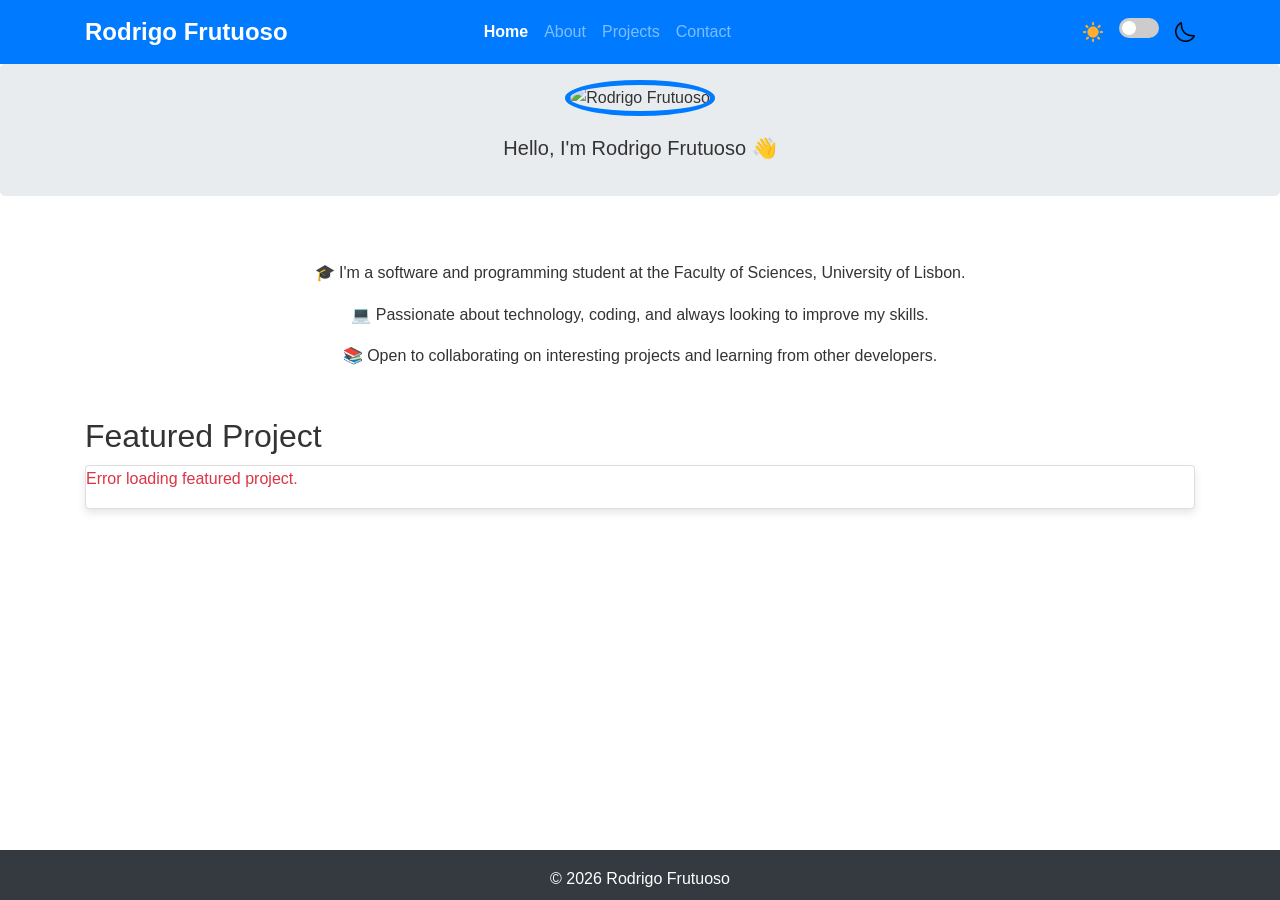
==== index.html @ 4c867d8d "update photo" ====
<!-- index.html -->
<!DOCTYPE html>
<html lang="en">
<head>
    <meta charset="UTF-8">
    <meta name="viewport" content="width=device-width, initial-scale=1.0">
    <title>Rodrigo Frutuoso | Computer Engineering Portfolio</title>
    <meta name="description" content="Personal website of Rodrigo Frutuoso, a Computer Engineering student, passionate about technology and software development.">
    <!-- Google Site Verification -->
    <meta name="google-site-verification" content="12aGC4S_Bt9l-giUDO4xMD3TPfxaQgRKftC0wfrTEys" />
    <!-- Bootstrap -->
    <link rel="stylesheet" href="https://cdn.jsdelivr.net/npm/bootstrap@4.5.3/dist/css/bootstrap.min.css">
    <link rel="icon" href="/homepage/images/favicon.png" type="image/png">
    <script src="https://code.jquery.com/jquery-3.5.1.slim.min.js"></script>
    <script src="https://cdn.jsdelivr.net/npm/bootstrap@4.5.3/dist/js/bootstrap.bundle.min.js"></script>
    <!-- Custom CSS -->
    <link href="styles/styles.css" rel="stylesheet">
</head>
<body>
    <div id="header-placeholder"></div>
    <header class="jumbotron text-center">
        <img src="https://avatars.githubusercontent.com/u/153727090?s=400&u=fe66cbd2481372d40595d09a1dda7fcb81f27973&v=4" 
             alt="Rodrigo Frutuoso" 
             class="rounded-circle mb-3" 
             style="width: 150px; height: 150px; object-fit: cover; border: 5px solid #007bff;">
        <p class="lead">Hello, I'm Rodrigo Frutuoso 👋</p>
    </header>
    <main class="container my-5">
        <section class="text-center mb-5">
            <p>🎓 I'm a software and programming student at the Faculty of Sciences, University of Lisbon.</p>
            <p>💻 Passionate about technology, coding, and always looking to improve my skills.</p>
            <p>📚 Open to collaborating on interesting projects and learning from other developers.</p>
        </section>
        <section>
            <h2>Featured Project</h2>
            <div id="featured-project" class="card">
                <!-- The latest repository will be loaded here -->
            </div>
        </section>
    </main>
    <div id="footer-placeholder"></div>
    <script src="scripts/javascript.js"></script>
</body>
</html>
---- styles/styles.css ----
/* styles.css */
html, body {
    height: 100%;
    margin: 0;
    display: flex;
    flex-direction: column;
}

body {
    font-family: 'Segoe UI', Tahoma, Geneva, Verdana, sans-serif;
    line-height: 1.6;
    color: #333;
}

main {
    flex: 1;
    margin: 0;
    padding: 0;
}

main > section {
    margin-bottom: 0.5rem;
}

footer {
    margin-top: auto;
    background-color: #343a40;
    color: white;
    text-align: center;
    padding: 0.5rem 0;
    height: 50px;
}

.jumbotron {
    background-color: #e9ecef;
    padding: 1rem 0.5rem;
    margin-bottom: 1rem;
    border-radius: 0.3rem;
}

.card {
    margin: 10px 0;
    box-shadow: 0 4px 8px rgba(0, 0, 0, 0.1);
    transition: transform 0.3s ease;
}

.card:hover {
    transform: translateY(-5px);
}

.navbar-brand {
    font-weight: bold;
    font-size: 1.5rem;
}

.navbar-nav {
    margin: 0 auto;
}

.navbar-nav .nav-item.active .nav-link {
    font-weight: bold;
    color: white !important;
}

#navbarNav {
    justify-content: flex-end;
}

#github-repos .card {
    box-shadow: 0 4px 8px rgba(0, 0, 0, 0.1);
    transition: transform 0.3s ease;
}

#github-repos .card:hover {
    transform: translateY(-5px);
}

a.btn {
    padding: 0.5rem 1rem;
    font-size: 1rem;
    border-radius: 80px;
    max-width: 800px;
    margin: 0 auto;
}

.contact-icon {
    border-radius: 50%;
    background-color: #f8f9fa;
    padding: 3px;
    box-shadow: 0 2px 4px rgba(0, 0, 0, 0.1);
    transition: transform 0.2s ease, box-shadow 0.2s ease;
    color: #007bff;
    font-size: 20px;
}

.contact-icon:hover {
    transform: scale(1.1);
    box-shadow: 0 4px 8px rgba(0, 0, 0, 0.2);
}

.contact-icon.dark {
    background-color: #333;
    color: #fff;
}

.switch {
    position: relative;
    display: inline-block;
    width: 40px;
    height: 20px;
}

.switch input {
    opacity: 0;
    width: 0;
    height: 0;
}

.slider {
    position: absolute;
    cursor: pointer;
    top: 0;
    left: 0;
    right: 0;
    bottom: 0;
    background-color: #ccc;
    transition: 0.4s;
    border-radius: 24px;
}

.slider:before {
    position: absolute;
    content: "";
    height: 14px;
    width: 14px;
    left: 3px;
    bottom: 3px;
    background-color: white;
    transition: 0.4s;
    border-radius: 50%;
}

input:checked + .slider {
    background-color: #2196F3;
}

input:checked + .slider:before {
    transform: translateX(20px);
}

.slider.round {
    border-radius: 24px;
}

.theme-toggle {
    margin-left: auto;
    display: flex;
    align-items: center;
    gap: 8px;
}

.theme-toggle img {
    display: block;
    height: 20px;
    width: auto;
    object-fit: contain;
}

body.dark-mode {
    background-color: #121212 !important;
    color: #f1f1f1 !important;
}

body.dark-mode .jumbotron {
    background-color: #23272b;
    color: #f1f1f1;
}

body.dark-mode .card,
.card.dark-mode {
    background-color: #23272b;
    color: #f1f1f1;
    border-color: #333;
}

body.dark-mode .navbar,
body.dark-mode .navbar-dark.bg-primary {
    background-color: #181a1b !important;
}

body.dark-mode .navbar-nav .nav-link {
    color: #f1f1f1 !important;
}

body.dark-mode .navbar-nav .nav-item.active .nav-link {
    color: #ffd700 !important;
}

body.dark-mode .theme-toggle img {
    filter: brightness(0.8) invert(0.8);
}

body.dark-mode .form-control,
body.dark-mode textarea,
body.dark-mode input {
    background-color: #23272b;
    color: #f1f1f1;
    border-color: #444;
}

body.dark-mode .form-control:focus,
body.dark-mode textarea:focus,
body.dark-mode input:focus {
    background-color: #23272b;
    color: #fff;
    border-color: #2196F3;
}

body.dark-mode a.btn,
body.dark-mode a.btn-primary,
body.dark-mode button.btn,
body.dark-mode button.btn-primary {
    background-color: #2196F3;
    color: #fff;
    border: none;
}

body.dark-mode a.btn:hover,
body.dark-mode a.btn-primary:hover,
body.dark-mode button.btn:hover,
body.dark-mode button.btn-primary:hover {
    background-color: #1769aa;
    color: #fff;
}

body.dark-mode footer,
footer.dark-mode,
body.dark-mode .bg-dark {
    background-color: #181a1b !important;
    color: #f1f1f1 !important;
}

body.dark-mode ul,
body.dark-mode li,
body.dark-mode p,
body.dark-mode h1,
body.dark-mode h2,
body.dark-mode h3,
body.dark-mode h4,
body.dark-mode h5,
body.dark-mode h6 {
    color: #f1f1f1;
}
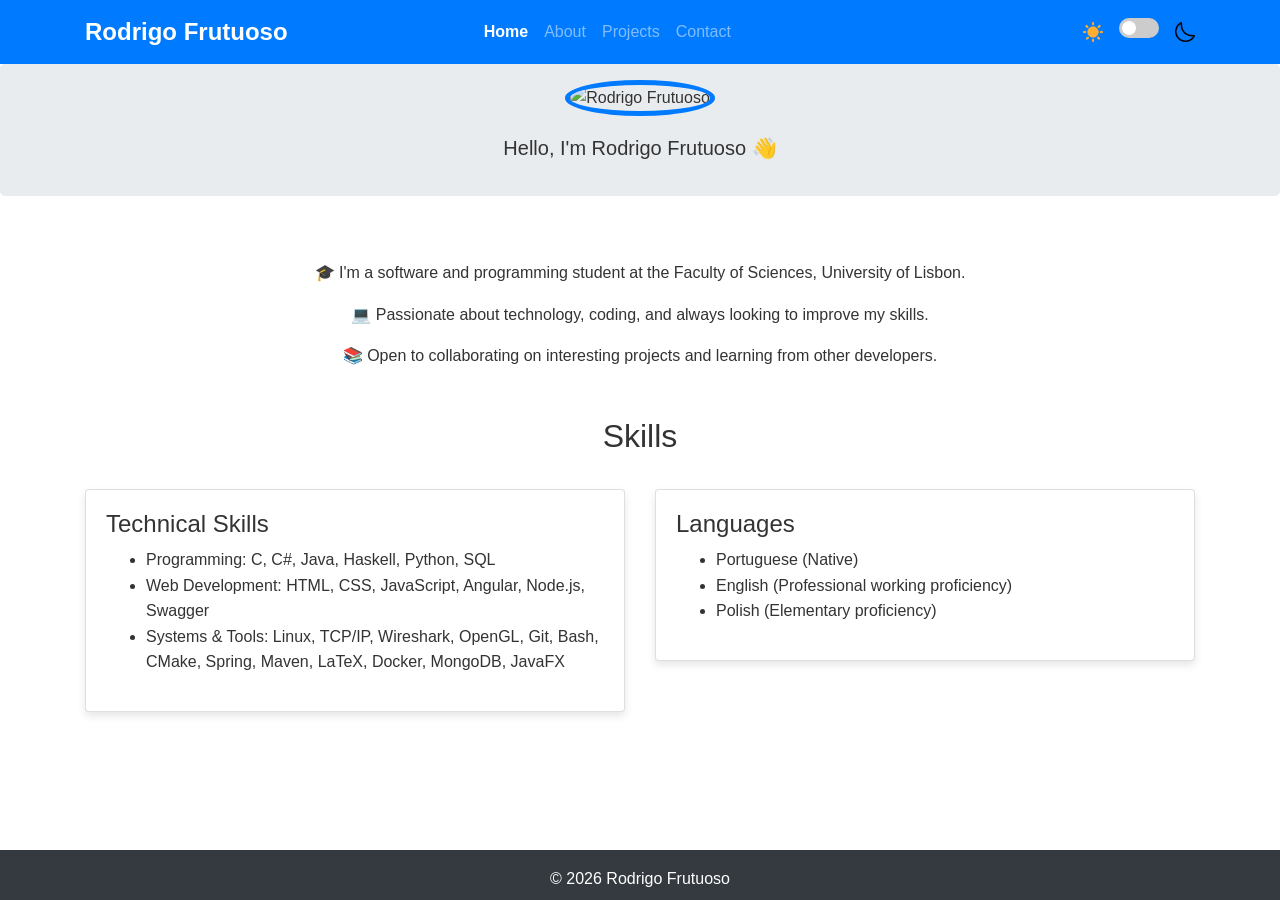
==== commit bfe5e19a: "done" ====
--- a/index.html
+++ b/index.html
@@ -31,12 +31,37 @@
             <p>💻 Passionate about technology, coding, and always looking to improve my skills.</p>
             <p>📚 Open to collaborating on interesting projects and learning from other developers.</p>
         </section>
-        <section>
-            <h2>Featured Project</h2>
-            <div id="featured-project" class="card">
-                <!-- The latest repository will be loaded here -->
+
+        <section class="mb-5">
+            <h2 class="text-center mb-4">Skills</h2>
+            <div class="row">
+                <div class="col-md-6">
+                    <div class="card mb-3">
+                        <div class="card-body">
+                            <h4>Technical Skills</h4>
+                            <ul>
+                                <li>Programming: C, C#, Java, Haskell, Python, SQL</li>
+                                <li>Web Development: HTML, CSS, JavaScript, Angular, Node.js, Swagger</li>
+                                <li>Systems &amp; Tools: Linux, TCP/IP, Wireshark, OpenGL, Git, Bash, CMake, Spring, Maven, LaTeX, Docker, MongoDB, JavaFX</li>
+                            </ul>
+                        </div>
+                    </div>
+                </div>
+                <div class="col-md-6">
+                    <div class="card">
+                        <div class="card-body">
+                            <h4>Languages</h4>
+                            <ul>
+                                <li>Portuguese (Native)</li>
+                                <li>English (Professional working proficiency)</li>
+                                <li>Polish (Elementary proficiency)</li>
+                            </ul>
+                        </div>
+                    </div>
+                </div>
             </div>
         </section>
+
     </main>
     <div id="footer-placeholder"></div>
     <script src="scripts/javascript.js"></script>
--- a/styles/styles.css
+++ b/styles/styles.css
@@ -46,6 +46,89 @@
 
 .card:hover {
     transform: translateY(-5px);
+}
+
+.timeline {
+    position: relative;
+    max-width: 900px;
+    margin: 0 auto;
+    padding-left: 2.4rem;
+}
+
+.timeline::before {
+    content: "";
+    position: absolute;
+    left: 0.75rem;
+    top: 0;
+    bottom: 0;
+    width: 3px;
+    border-radius: 2px;
+    background: linear-gradient(180deg, #007bff 0%, #9ec5ff 100%);
+}
+
+.timeline-item {
+    position: relative;
+    margin-bottom: 1.3rem;
+}
+
+.timeline-item:last-child {
+    margin-bottom: 0;
+}
+
+.timeline-item::before {
+    content: "";
+    position: absolute;
+    left: -1.78rem;
+    top: 1.2rem;
+    width: 14px;
+    height: 14px;
+    border-radius: 50%;
+    background-color: #007bff;
+    border: 2px solid #fff;
+    box-shadow: 0 0 0 2px #9ec5ff;
+}
+
+.timeline-date {
+    font-size: 0.82rem;
+    text-transform: uppercase;
+    letter-spacing: 0.05em;
+    font-weight: 700;
+    color: #5b6570;
+}
+
+.timeline-card {
+    margin: 0;
+}
+
+.timeline-type {
+    display: inline-block;
+    margin-bottom: 0.6rem;
+    padding: 0.15rem 0.6rem;
+    border-radius: 999px;
+    font-size: 0.72rem;
+    font-weight: 700;
+    letter-spacing: 0.04em;
+    text-transform: uppercase;
+    color: #0056b3;
+    background-color: #e7f1ff;
+}
+
+@media (max-width: 575.98px) {
+    .timeline {
+        padding-left: 2rem;
+    }
+
+    .timeline::before {
+        left: 0.58rem;
+    }
+
+    .timeline-item::before {
+        left: -1.55rem;
+    }
+
+    .timeline .card-body {
+        padding: 1rem;
+    }
 }
 
 .navbar-brand {
@@ -252,3 +335,22 @@
     color: #f1f1f1;
 }
 
+body.dark-mode .timeline::before {
+    background: linear-gradient(180deg, #4da3ff 0%, #2f5f99 100%);
+}
+
+body.dark-mode .timeline-item::before {
+    background-color: #4da3ff;
+    border-color: #23272b;
+    box-shadow: 0 0 0 2px #2f5f99;
+}
+
+body.dark-mode .timeline-date {
+    color: #aebdcb;
+}
+
+body.dark-mode .timeline-type {
+    background-color: #1a3656;
+    color: #9ed0ff;
+}
+
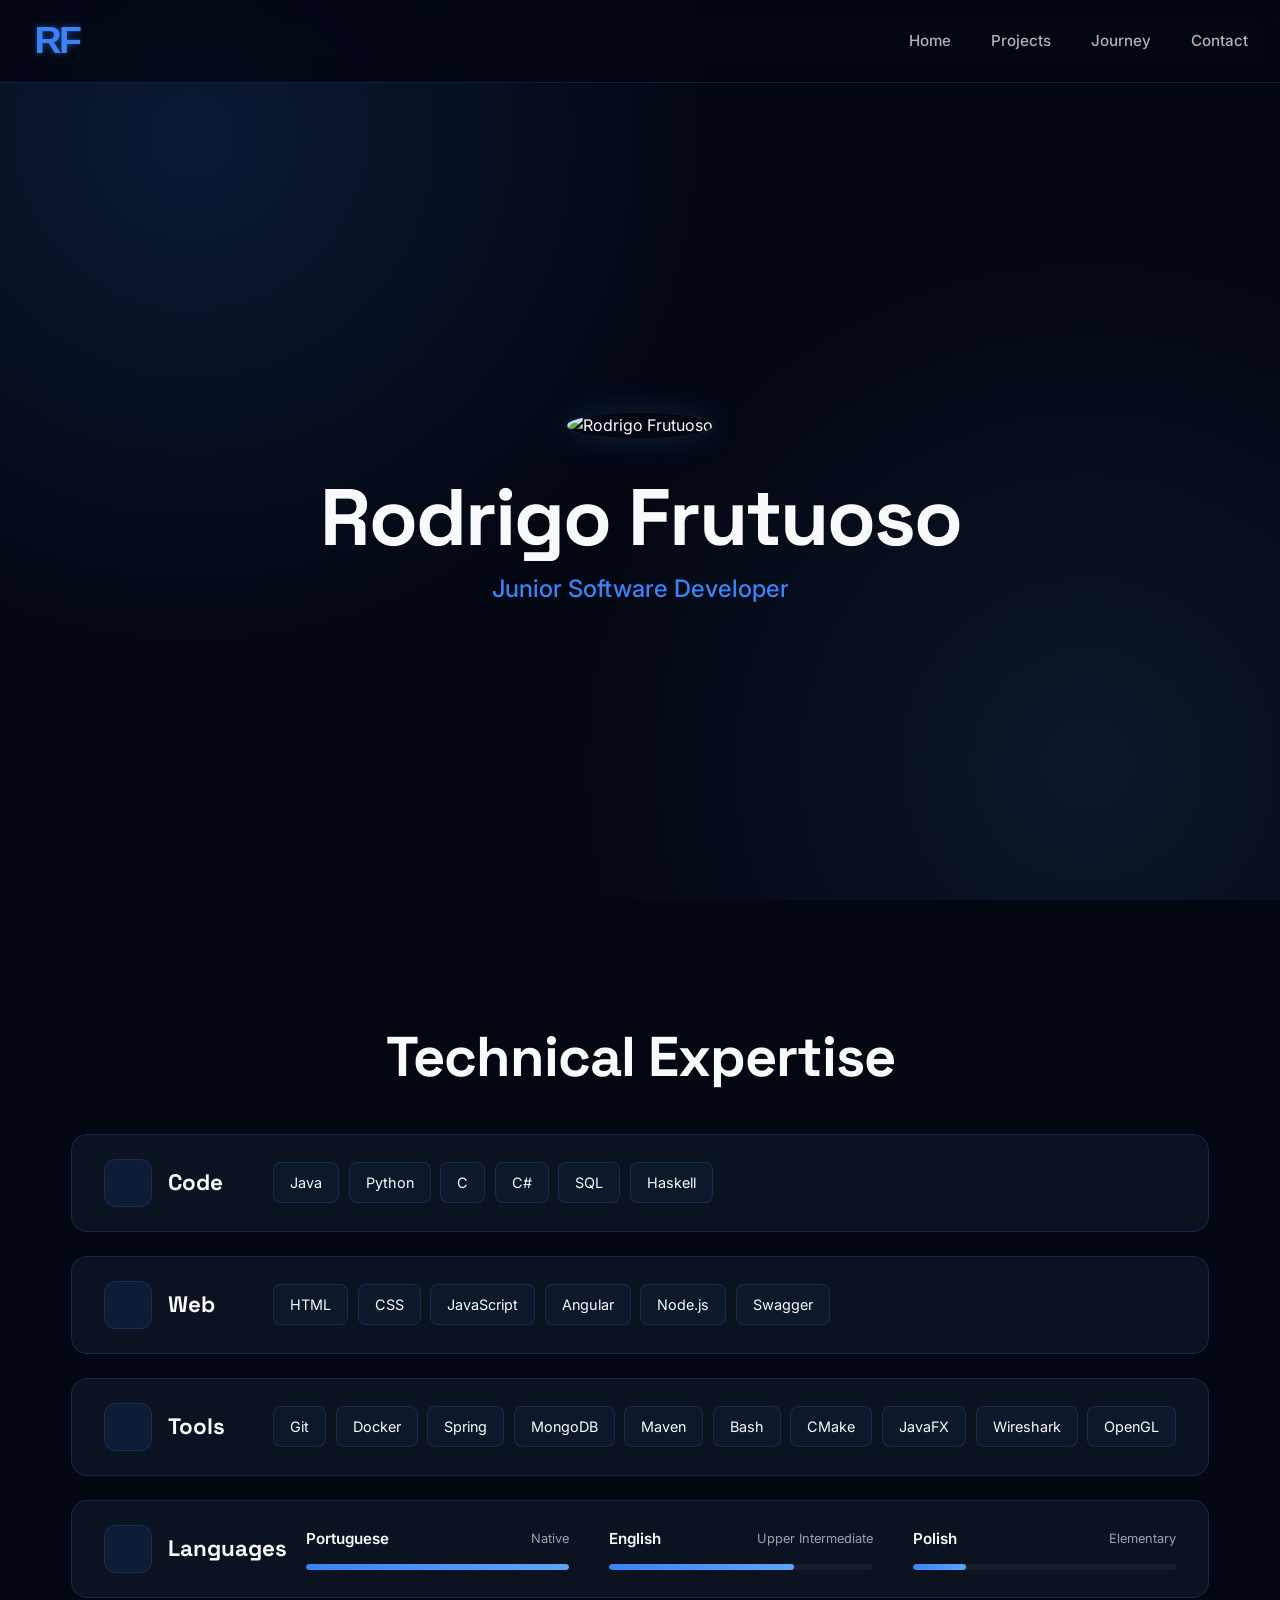
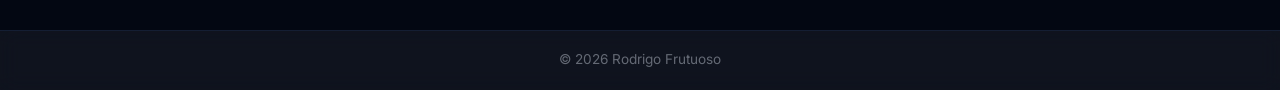
==== commit 9fea996e: "Version 2.0" ====
--- a/index.html
+++ b/index.html
@@ -1,69 +1,138 @@
 <!-- index.html -->
 <!DOCTYPE html>
 <html lang="en">
+
 <head>
     <meta charset="UTF-8">
     <meta name="viewport" content="width=device-width, initial-scale=1.0">
-    <title>Rodrigo Frutuoso | Computer Engineering Portfolio</title>
-    <meta name="description" content="Personal website of Rodrigo Frutuoso, a Computer Engineering student, passionate about technology and software development.">
-    <!-- Google Site Verification -->
-    <meta name="google-site-verification" content="12aGC4S_Bt9l-giUDO4xMD3TPfxaQgRKftC0wfrTEys" />
-    <!-- Bootstrap -->
-    <link rel="stylesheet" href="https://cdn.jsdelivr.net/npm/bootstrap@4.5.3/dist/css/bootstrap.min.css">
-    <link rel="icon" href="/homepage/images/favicon.png" type="image/png">
-    <script src="https://code.jquery.com/jquery-3.5.1.slim.min.js"></script>
-    <script src="https://cdn.jsdelivr.net/npm/bootstrap@4.5.3/dist/js/bootstrap.bundle.min.js"></script>
-    <!-- Custom CSS -->
+    <title>Rodrigo Frutuoso | Portfolio</title>
+    <meta name="description"
+        content="Junior Software Developer portfolio of Rodrigo Frutuoso. Showcasing projects in Java, Python, and Web Development.">
+    <script src="https://unpkg.com/lucide@latest"></script>
+    <link rel="icon" href="images/logo.svg" type="image/svg+xml">
+    <link rel="apple-touch-icon" href="images/logo.svg">
     <link href="styles/styles.css" rel="stylesheet">
+    <meta name="google-site-verification" content="tXMHlIejJXDAXaRSWT0Lq8RbWPbljeOc62CTMtlPJCY" />
 </head>
+
 <body>
     <div id="header-placeholder"></div>
-    <header class="jumbotron text-center">
-        <img src="https://avatars.githubusercontent.com/u/153727090?s=400&u=fe66cbd2481372d40595d09a1dda7fcb81f27973&v=4" 
-             alt="Rodrigo Frutuoso" 
-             class="rounded-circle mb-3" 
-             style="width: 150px; height: 150px; object-fit: cover; border: 5px solid #007bff;">
-        <p class="lead">Hello, I'm Rodrigo Frutuoso 👋</p>
-    </header>
-    <main class="container my-5">
-        <section class="text-center mb-5">
-            <p>🎓 I'm a software and programming student at the Faculty of Sciences, University of Lisbon.</p>
-            <p>💻 Passionate about technology, coding, and always looking to improve my skills.</p>
-            <p>📚 Open to collaborating on interesting projects and learning from other developers.</p>
+
+    <main>
+        <!-- Hero Section -->
+        <section id="home" class="hero" style="min-height: 60vh;">
+            <div class="container hero-content">
+                <div class="profile-img-container reveal">
+                    <img src="https://avatars.githubusercontent.com/u/153727090?s=400&u=fe66cbd2481372d40595d09a1dda7fcb81f27973&v=4"
+                        alt="Rodrigo Frutuoso" class="profile-img">
+                </div>
+                <h1 class="reveal" style="font-size: clamp(3rem, 10vw, 5rem); margin-bottom: 0.5rem;">Rodrigo Frutuoso
+                </h1>
+                <p class="reveal"
+                    style="font-size: 1.5rem; color: var(--accent-primary); font-weight: 500; margin-top: 0;">Junior
+                    Software Developer</p>
+            </div>
         </section>
 
-        <section class="mb-5">
-            <h2 class="text-center mb-4">Skills</h2>
-            <div class="row">
-                <div class="col-md-6">
-                    <div class="card mb-3">
-                        <div class="card-body">
-                            <h4>Technical Skills</h4>
-                            <ul>
-                                <li>Programming: C, C#, Java, Haskell, Python, SQL</li>
-                                <li>Web Development: HTML, CSS, JavaScript, Angular, Node.js, Swagger</li>
-                                <li>Systems &amp; Tools: Linux, TCP/IP, Wireshark, OpenGL, Git, Bash, CMake, Spring, Maven, LaTeX, Docker, MongoDB, JavaFX</li>
-                            </ul>
-                        </div>
+        <!-- Skills Section -->
+        <section id="skills" class="container">
+            <h2 class="section-title reveal">Technical Expertise</h2>
+            <div class="skills-grid">
+                <!-- Programming -->
+                <div class="skill-category reveal">
+                    <div class="category-header">
+                        <div class="category-icon"><i data-lucide="code-2"></i></div>
+                        <h3>Code</h3>
+                    </div>
+                    <div class="skill-list">
+                        <span class="skill-item">Java</span>
+                        <span class="skill-item">Python</span>
+                        <span class="skill-item">C</span>
+                        <span class="skill-item">C#</span>
+                        <span class="skill-item">SQL</span>
+                        <span class="skill-item">Haskell</span>
                     </div>
                 </div>
-                <div class="col-md-6">
-                    <div class="card">
-                        <div class="card-body">
-                            <h4>Languages</h4>
-                            <ul>
-                                <li>Portuguese (Native)</li>
-                                <li>English (Professional working proficiency)</li>
-                                <li>Polish (Elementary proficiency)</li>
-                            </ul>
+
+                <!-- Web Development -->
+                <div class="skill-category reveal">
+                    <div class="category-header">
+                        <div class="category-icon"><i data-lucide="globe"></i></div>
+                        <h3>Web</h3>
+                    </div>
+                    <div class="skill-list">
+                        <span class="skill-item">HTML</span>
+                        <span class="skill-item">CSS</span>
+                        <span class="skill-item">JavaScript</span>
+                        <span class="skill-item">Angular</span>
+                        <span class="skill-item">Node.js</span>
+                        <span class="skill-item">Swagger</span>
+                    </div>
+                </div>
+
+                <!-- Tools -->
+                <div class="skill-category reveal">
+                    <div class="category-header">
+                        <div class="category-icon"><i data-lucide="layers"></i></div>
+                        <h3>Tools</h3>
+                    </div>
+                    <div class="skill-list">
+                        <span class="skill-item">Git</span>
+                        <span class="skill-item">Docker</span>
+                        <span class="skill-item">Spring</span>
+                        <span class="skill-item">MongoDB</span>
+                        <span class="skill-item">Maven</span>
+                        <span class="skill-item">Bash</span>
+                        <span class="skill-item">CMake</span>
+                        <span class="skill-item">JavaFX</span>
+                        <span class="skill-item">Wireshark</span>
+                        <span class="skill-item">OpenGL</span>
+                    </div>
+                </div>
+
+                <!-- Languages -->
+                <div class="skill-category reveal">
+                    <div class="category-header">
+                        <div class="category-icon"><i data-lucide="languages"></i></div>
+                        <h3>Languages</h3>
+                    </div>
+                    <div class="languages-container">
+                        <div class="language-card">
+                            <div class="lang-info">
+                                <span class="lang-name">Portuguese</span>
+                                <span class="lang-level">Native</span>
+                            </div>
+                            <div class="lang-progress">
+                                <div class="progress-bar" style="width: 100%"></div>
+                            </div>
+                        </div>
+                        <div class="language-card">
+                            <div class="lang-info">
+                                <span class="lang-name">English</span>
+                                <span class="lang-level">Upper Intermediate</span>
+                            </div>
+                            <div class="lang-progress">
+                                <div class="progress-bar" style="width: 70%"></div>
+                            </div>
+                        </div>
+                        <div class="language-card">
+                            <div class="lang-info">
+                                <span class="lang-name">Polish</span>
+                                <span class="lang-level">Elementary</span>
+                            </div>
+                            <div class="lang-progress">
+                                <div class="progress-bar" style="width: 20%"></div>
+                            </div>
                         </div>
                     </div>
                 </div>
             </div>
         </section>
+    </main>
 
-    </main>
     <div id="footer-placeholder"></div>
     <script src="scripts/javascript.js"></script>
+    <script>lucide.createIcons();</script>
 </body>
+
 </html>
--- a/styles/styles.css
+++ b/styles/styles.css
@@ -1,356 +1,692 @@
-/* styles.css */
-html, body {
-    height: 100%;
+@import url('https://fonts.googleapis.com/css2?family=Inter:wght@400;500;600&family=Space+Grotesk:wght@700;800&display=swap');
+
+:root {
+    --bg-dark: #030712;
+    /* Deep Navy */
+    --bg-card: rgba(17, 24, 39, 0.7);
+    --accent-primary: #3b82f6;
+    /* Electric Blue */
+    --accent-secondary: #60a5fa;
+    --text-main: #f9fafb;
+    --text-dim: #9ca3af;
+    --glass-border: rgba(59, 130, 246, 0.2);
+    --gradient-main: linear-gradient(135deg, var(--accent-primary), var(--accent-secondary));
+    --transition-smooth: all 0.4s cubic-bezier(0.4, 0, 0.2, 1);
+}
+
+* {
     margin: 0;
+    padding: 0;
+    box-sizing: border-box;
+    scroll-behavior: smooth;
+}
+
+body {
+    font-family: 'Inter', sans-serif;
+    background-color: var(--bg-dark);
+    background-image: 
+        radial-gradient(circle at 15% 15%, rgba(59, 130, 246, 0.15), transparent 40%),
+        radial-gradient(circle at 85% 85%, rgba(96, 165, 250, 0.1), transparent 40%);
+    background-attachment: fixed;
+    color: var(--text-main);
+    line-height: 1.6;
+    overflow-x: hidden;
     display: flex;
     flex-direction: column;
-}
-
-body {
-    font-family: 'Segoe UI', Tahoma, Geneva, Verdana, sans-serif;
-    line-height: 1.6;
-    color: #333;
+    min-height: 100vh;
+}
+
+/* --- Layout --- */
+.container {
+    max-width: 1400px;
+    margin: 0 auto;
+    padding: 0 2rem;
+}
+
+section {
+    padding: 2rem 0 !important;
+    /* Minimal vertical space for sections */
 }
 
 main {
     flex: 1;
+    padding-top: 80px; /* Header height */
+    display: flex;
+    flex-direction: column;
+    justify-content: center;
+    box-sizing: border-box;
+}
+
+footer {
+    width: 100%;
+    height: 60px !important;
+    background: rgba(3, 7, 18, 0.4);
+    backdrop-filter: blur(10px);
+    border-top: 1px solid rgba(59, 130, 246, 0.1);
+    display: flex;
+    align-items: center;
+    justify-content: center;
+    margin-top: auto;
+    overflow: hidden;
+}
+
+footer p {
+    font-size: 0.85rem !important;
+    opacity: 0.6;
+    margin: 0 !important;
+    padding: 0 !important;
+    line-height: 1;
+}
+
+.contact-social-img {
+    width: 45px;
+    height: 45px;
+    transition: var(--transition-smooth);
+}
+
+.github-icon {
+    filter: brightness(0) invert(1) !important;
+    /* Force it to be pure white */
+}
+
+/* --- Toast Notification --- */
+.toast {
+    position: fixed;
+    bottom: 30px;
+    right: 30px;
+    background: rgba(30, 41, 59, 0.9);
+    backdrop-filter: blur(12px);
+    border: 1px solid var(--accent-primary);
+    color: white;
+    padding: 1rem 2rem;
+    border-radius: 12px;
+    z-index: 10000;
+    box-shadow: 0 10px 30px rgba(0, 0, 0, 0.4);
+    transform: translateY(100px);
+    opacity: 0;
+    transition: all 0.5s cubic-bezier(0.4, 0, 0.2, 1);
+    display: flex;
+    align-items: center;
+    gap: 0.8rem;
+    font-weight: 500;
+}
+
+.toast.show {
+    transform: translateY(0);
+    opacity: 1;
+}
+
+.toast-icon {
+    color: var(--accent-primary);
+    display: flex;
+    align-items: center;
+}
+
+.skill-category {
+    background: var(--bg-card);
+    border: 1px solid var(--glass-border);
+    border-radius: 16px;
+    padding: 1.5rem 2rem;
+    transition: var(--transition-smooth);
+    backdrop-filter: blur(10px);
+    display: flex;
+    align-items: center;
+    gap: 1.2rem;
+}
+
+.skill-category:hover {
+    border-color: var(--accent-primary);
+    transform: translateX(10px);
+    box-shadow: 0 10px 30px rgba(0, 0, 0, 0.3);
+}
+
+.category-header {
+    display: flex;
+    align-items: center;
+    gap: 1rem;
+    min-width: 150px;
+}
+
+.category-icon {
+    width: 48px;
+    height: 48px;
+    min-width: 48px;
+    background: rgba(59, 130, 246, 0.1);
+    border: 1px solid var(--glass-border);
+    border-radius: 12px;
+    display: flex;
+    align-items: center;
+    justify-content: center;
+    color: var(--accent-primary);
+}
+
+.category-icon i {
+    width: 24px;
+    height: 24px;
+}
+
+.skill-category h3 {
+    font-family: 'Space Grotesk', sans-serif;
+    color: var(--text-main);
+    font-size: 1.4rem;
     margin: 0;
-    padding: 0;
-}
-
-main > section {
-    margin-bottom: 0.5rem;
-}
-
-footer {
-    margin-top: auto;
-    background-color: #343a40;
+    white-space: nowrap;
+}
+
+.skill-list {
+    display: flex;
+    flex-wrap: wrap;
+    gap: 0.6rem;
+    flex: 1;
+}
+
+.skill-item {
+    background: rgba(59, 130, 246, 0.05);
+    border: 1px solid var(--glass-border);
+    padding: 0.5rem 1rem;
+    border-radius: 8px;
+    font-size: 0.9rem;
+    color: var(--text-main);
+    transition: var(--transition-smooth);
+}
+
+.skill-item:hover {
+    background: rgba(59, 130, 246, 0.15);
+    border-color: var(--accent-primary);
+    transform: translateY(-3px);
+}
+
+/* --- Languages --- */
+.languages-container {
+    display: grid;
+    grid-template-columns: repeat(auto-fit, minmax(200px, 1fr));
+    gap: 2.5rem;
+    flex: 1;
+}
+
+.language-card {
+    display: flex;
+    flex-direction: column;
+    gap: 0.8rem;
+}
+
+.lang-info {
+    display: flex;
+    justify-content: space-between;
+    align-items: center;
+}
+
+.lang-name {
+    font-weight: 600;
+    font-size: 0.95rem;
+}
+
+.lang-level {
+    font-size: 0.8rem;
+    color: var(--text-dim);
+}
+
+.lang-progress {
+    width: 100%;
+    height: 6px;
+    background: rgba(255, 255, 255, 0.05);
+    border-radius: 10px;
+    overflow: hidden;
+}
+
+.progress-bar {
+    height: 100%;
+    background: var(--gradient-main);
+    border-radius: 10px;
+    transition: width 1s ease-in-out;
+}
+
+header {
+    position: fixed;
+    top: 0;
+    width: 100%;
+    z-index: 1000;
+    background: rgba(3, 7, 18, 0.85);
+    backdrop-filter: blur(12px);
+    border-bottom: 1px solid var(--glass-border);
+    padding: 1rem 0;
+}
+
+nav {
+    display: flex;
+    justify-content: space-between;
+    align-items: center;
+}
+
+.logo {
+    font-family: 'Space Grotesk', sans-serif;
+    font-size: 1.6rem;
+    font-weight: 800;
+    background: var(--gradient-main);
+    -webkit-background-clip: text;
+    -webkit-text-fill-color: transparent;
+}
+
+.nav-links {
+    display: flex;
+    gap: 2.5rem;
+    list-style: none;
+}
+
+.nav-links a {
+    text-decoration: none;
+    color: var(--text-main);
+    font-weight: 500;
+    font-size: 0.95rem;
+    transition: var(--transition-smooth);
+    opacity: 0.7;
+}
+
+.nav-links a:hover,
+.nav-links a.active {
+    opacity: 1;
+    color: var(--accent-primary);
+}
+
+/* --- Hero Section --- */
+.hero {
+    height: 100vh;
+    display: flex;
+    align-items: center;
+    justify-content: center;
+    text-align: center;
+}
+
+.badge {
+    padding: 0.5rem 1.2rem;
+    background: rgba(59, 130, 246, 0.1);
+    border: 1px solid var(--accent-primary);
+    border-radius: 50px;
+    color: var(--accent-primary);
+    font-size: 0.75rem;
+    font-weight: 700;
+    text-transform: uppercase;
+    letter-spacing: 2px;
+    margin-bottom: 1.5rem;
+    display: inline-block;
+}
+
+.hero-content {
+    display: flex;
+    flex-direction: column;
+    align-items: center;
+}
+
+.profile-img-container {
+    position: relative;
+    margin-bottom: 2rem;
+}
+
+.profile-img {
+    width: 170px;
+    height: 170px;
+    border-radius: 50%;
+    /* Back to circle, it's classic premium */
+    object-fit: cover;
+    border: 3px solid var(--bg-card);
+    box-shadow: 0 0 30px rgba(59, 130, 246, 0.2);
+}
+
+.hero-content h1 {
+    font-family: 'Space Grotesk', sans-serif;
+    font-size: clamp(2.5rem, 8vw, 4.5rem);
+    font-weight: 800;
+    margin-bottom: 1rem;
+    letter-spacing: -2px;
+    line-height: 1.1;
+}
+
+.hero-content p {
+    font-size: 1.15rem;
+    color: var(--text-dim);
+    max-width: 650px;
+    margin: 0 auto 2.5rem;
+    line-height: 1.7;
+}
+
+/* --- Buttons --- */
+.btn-primary {
+    display: inline-flex;
+    align-items: center;
+    justify-content: center;
+    padding: 0.9rem 2.2rem;
+    background: var(--gradient-main);
     color: white;
+    text-decoration: none;
+    border-radius: 50px;
+    font-weight: 600;
+    transition: var(--transition-smooth);
+    box-shadow: 0 10px 20px rgba(59, 130, 246, 0.2);
+    border: none;
+    cursor: pointer;
+}
+
+.btn-primary:hover {
+    transform: translateY(-3px);
+    box-shadow: 0 15px 30px rgba(59, 130, 246, 0.4);
+}
+
+.btn-github {
+    display: inline-flex;
+    align-items: center;
+    justify-content: center;
+    gap: 0.8rem;
+    padding: 0.7rem 2rem;
+    background: rgba(59, 130, 246, 0.05);
+    border: 1px solid var(--accent-primary);
+    border-radius: 50px;
+    color: var(--text-main);
+    text-decoration: none;
+    font-weight: 500;
+    font-size: 0.85rem;
+    transition: var(--transition-smooth);
+    backdrop-filter: blur(10px);
+}
+
+.btn-github:hover {
+    background: rgba(59, 130, 246, 0.15);
+    border-color: var(--accent-secondary);
+    transform: translateY(-2px);
+    box-shadow: 0 0 25px rgba(59, 130, 246, 0.3);
+}
+
+.btn-github i {
+    width: 18px;
+    height: 18px;
+}
+
+/* --- Projects --- */
+.section-title {
+    font-family: 'Space Grotesk', sans-serif;
+    font-size: clamp(2rem, 5vw, 3.5rem);
+    margin-bottom: 2rem;
     text-align: center;
-    padding: 0.5rem 0;
-    height: 50px;
-}
-
-.jumbotron {
-    background-color: #e9ecef;
-    padding: 1rem 0.5rem;
-    margin-bottom: 1rem;
-    border-radius: 0.3rem;
-}
-
-.card {
-    margin: 10px 0;
-    box-shadow: 0 4px 8px rgba(0, 0, 0, 0.1);
-    transition: transform 0.3s ease;
-}
-
-.card:hover {
-    transform: translateY(-5px);
-}
-
-.timeline {
+    letter-spacing: -1px;
+}
+
+.projects-grid {
+    display: grid;
+    grid-template-columns: repeat(auto-fit, minmax(320px, 1fr));
+    gap: 2rem;
+}
+
+.skills-grid {
+    display: flex;
+    flex-direction: column;
+    gap: 1.5rem;
+    max-width: 1200px;
+    margin: 0 auto;
+}
+
+.project-card {
+    background: var(--bg-card);
+    border: 1px solid var(--glass-border);
+    border-radius: 16px;
+    /* Less rounded than Tiago's */
+    padding: 2.5rem;
+    transition: var(--transition-smooth);
+    backdrop-filter: blur(10px);
+    display: flex;
+    flex-direction: column;
+    height: 100%;
     position: relative;
-    max-width: 900px;
-    margin: 0 auto;
-    padding-left: 2.4rem;
-}
-
-.timeline::before {
-    content: "";
+    overflow: hidden;
+}
+
+.project-header {
+    display: flex;
+    align-items: center;
+    gap: 1.2rem;
+    margin-bottom: 1.5rem;
+}
+
+.project-header h3 {
+    margin-bottom: 0 !important;
+}
+
+.project-header .path-icon {
+    width: 48px;
+    height: 48px;
+    margin-bottom: 0;
+}
+
+.project-card::before {
+    content: '';
     position: absolute;
-    left: 0.75rem;
-    top: 0;
-    bottom: 0;
-    width: 3px;
-    border-radius: 2px;
-    background: linear-gradient(180deg, #007bff 0%, #9ec5ff 100%);
-}
-
-.timeline-item {
-    position: relative;
-    margin-bottom: 1.3rem;
-}
-
-.timeline-item:last-child {
-    margin-bottom: 0;
-}
-
-.timeline-item::before {
-    content: "";
-    position: absolute;
-    left: -1.78rem;
-    top: 1.2rem;
-    width: 14px;
-    height: 14px;
-    border-radius: 50%;
-    background-color: #007bff;
-    border: 2px solid #fff;
-    box-shadow: 0 0 0 2px #9ec5ff;
-}
-
-.timeline-date {
-    font-size: 0.82rem;
-    text-transform: uppercase;
-    letter-spacing: 0.05em;
-    font-weight: 700;
-    color: #5b6570;
-}
-
-.timeline-card {
-    margin: 0;
-}
-
-.timeline-type {
-    display: inline-block;
-    margin-bottom: 0.6rem;
-    padding: 0.15rem 0.6rem;
-    border-radius: 999px;
-    font-size: 0.72rem;
-    font-weight: 700;
-    letter-spacing: 0.04em;
-    text-transform: uppercase;
-    color: #0056b3;
-    background-color: #e7f1ff;
-}
-
-@media (max-width: 575.98px) {
-    .timeline {
-        padding-left: 2rem;
-    }
-
-    .timeline::before {
-        left: 0.58rem;
-    }
-
-    .timeline-item::before {
-        left: -1.55rem;
-    }
-
-    .timeline .card-body {
-        padding: 1rem;
-    }
-}
-
-.navbar-brand {
-    font-weight: bold;
-    font-size: 1.5rem;
-}
-
-.navbar-nav {
-    margin: 0 auto;
-}
-
-.navbar-nav .nav-item.active .nav-link {
-    font-weight: bold;
-    color: white !important;
-}
-
-#navbarNav {
-    justify-content: flex-end;
-}
-
-#github-repos .card {
-    box-shadow: 0 4px 8px rgba(0, 0, 0, 0.1);
-    transition: transform 0.3s ease;
-}
-
-#github-repos .card:hover {
-    transform: translateY(-5px);
-}
-
-a.btn {
-    padding: 0.5rem 1rem;
-    font-size: 1rem;
-    border-radius: 80px;
-    max-width: 800px;
-    margin: 0 auto;
-}
-
-.contact-icon {
-    border-radius: 50%;
-    background-color: #f8f9fa;
-    padding: 3px;
-    box-shadow: 0 2px 4px rgba(0, 0, 0, 0.1);
-    transition: transform 0.2s ease, box-shadow 0.2s ease;
-    color: #007bff;
-    font-size: 20px;
-}
-
-.contact-icon:hover {
-    transform: scale(1.1);
-    box-shadow: 0 4px 8px rgba(0, 0, 0, 0.2);
-}
-
-.contact-icon.dark {
-    background-color: #333;
-    color: #fff;
-}
-
-.switch {
-    position: relative;
-    display: inline-block;
-    width: 40px;
-    height: 20px;
-}
-
-.switch input {
-    opacity: 0;
-    width: 0;
-    height: 0;
-}
-
-.slider {
-    position: absolute;
-    cursor: pointer;
     top: 0;
     left: 0;
-    right: 0;
-    bottom: 0;
-    background-color: #ccc;
-    transition: 0.4s;
+    width: 100%;
+    height: 4px;
+    background: var(--gradient-main);
+    opacity: 0;
+    transition: var(--transition-smooth);
+}
+
+.project-card:hover {
+    transform: translateY(-10px) scale(1.02);
+    border-color: rgba(0, 255, 156, 0.3);
+    box-shadow: 0 20px 40px rgba(0, 0, 0, 0.6);
+}
+
+.project-card:hover::before {
+    opacity: 1;
+}
+
+.project-tags {
+    display: flex;
+    flex-wrap: wrap;
+    gap: 0.5rem;
+    margin-top: 1.5rem;
+}
+
+.tag {
+    font-size: 0.7rem;
+    padding: 0.25rem 0.75rem;
+    background: rgba(0, 255, 156, 0.05);
+    border: 1px solid rgba(0, 255, 156, 0.1);
+    border-radius: 4px;
+    color: var(--accent-primary);
+}
+
+.project-link {
+    display: inline-flex;
+    align-items: center;
+    gap: 0.6rem;
+    color: var(--accent-primary);
+    text-decoration: none;
+    font-weight: 700;
+    margin-top: auto;
+    padding-top: 2rem;
+    font-size: 0.85rem;
+    text-transform: uppercase;
+    letter-spacing: 1px;
+    transition: var(--transition-smooth);
+}
+
+.project-link:hover {
+    text-shadow: 0 0 10px rgba(0, 255, 156, 0.8);
+}
+
+/* --- Journey (Horizontal Timeline) --- */
+.timeline-container {
+    position: relative;
+    margin-top: 2rem;
+}
+
+.timeline-horizontal {
+    display: flex;
+    overflow-x: hidden;
+    gap: 2rem;
+    padding: 1.5rem 0.5rem;
+    scroll-snap-type: x mandatory;
+    scrollbar-width: none;
+    -ms-overflow-style: none;
+}
+
+.timeline-horizontal::-webkit-scrollbar {
+    display: none;
+}
+
+.timeline-item {
+    flex: 0 0 calc((100% - 4rem) / 3);
+    scroll-snap-align: center;
+}
+
+.timeline-card {
+    background: var(--bg-card);
+    border: 1px solid var(--glass-border);
+    border-radius: 20px;
+    padding: 3rem;
+    height: 100%;
+    backdrop-filter: blur(10px);
+    transition: var(--transition-smooth);
+    display: flex;
+    flex-direction: column;
+}
+
+.timeline-card:hover {
+    border-color: var(--accent-primary);
+    background: rgba(0, 255, 156, 0.02);
+}
+
+.path-icon {
+    width: 64px;
+    height: 64px;
+    background: rgba(0, 255, 156, 0.1);
+    border: 1px solid var(--accent-primary);
+    border-radius: 12px;
+    display: flex;
+    align-items: center;
+    justify-content: center;
+    margin-bottom: 1.5rem;
+    color: var(--accent-primary);
+    box-shadow: 0 0 20px rgba(0, 255, 156, 0.2);
+}
+
+.path-date {
+    color: var(--accent-primary);
+    font-size: 0.85rem;
+    font-weight: 600;
+    margin-bottom: 0.5rem;
+    display: block;
+}
+
+/* --- Contact --- */
+.contact-form {
+    width: 100%;
+    max-width: 600px;
+    background: var(--bg-card);
+    border: 1px solid var(--glass-border);
     border-radius: 24px;
-}
-
-.slider:before {
-    position: absolute;
-    content: "";
-    height: 14px;
-    width: 14px;
-    left: 3px;
-    bottom: 3px;
-    background-color: white;
-    transition: 0.4s;
+    padding: 3rem;
+    margin: 0 auto;
+    backdrop-filter: blur(10px);
+}
+
+.form-group {
+    margin-bottom: 1.5rem;
+}
+
+.form-group input,
+.form-group textarea {
+    width: 100%;
+    padding: 1rem 1.5rem;
+    background: rgba(255, 255, 255, 0.05);
+    border: 1px solid var(--glass-border);
+    border-radius: 12px;
+    color: var(--text-main);
+    font-family: inherit;
+    transition: var(--transition-smooth);
+    resize: none;
+}
+
+.form-group input:focus,
+.form-group textarea:focus {
+    outline: none;
+    border-color: var(--accent-primary);
+    background: rgba(255, 255, 255, 0.1);
+}
+
+/* --- Footer --- */
+footer {
+    padding: 0;
+    border-top: 1px solid var(--glass-border);
+    text-align: center;
+}
+
+.social-links {
+    display: flex;
+    justify-content: center;
+    gap: 2rem;
+    margin-bottom: 1.5rem;
+}
+
+.social-links a {
+    color: var(--text-dim);
+    transition: var(--transition-smooth);
+}
+
+.social-links a:hover {
+    color: var(--accent-primary);
+    transform: translateY(-5px);
+}
+
+/* --- Animations --- */
+.reveal {
+    opacity: 0;
+    transform: translateY(30px);
+    transition: all 0.8s cubic-bezier(0.4, 0, 0.2, 1);
+}
+
+.reveal.active {
+    opacity: 1;
+    transform: translateY(0);
+}
+
+/* Timeline Controls */
+.timeline-nav {
+    display: flex;
+    justify-content: center;
+    gap: 1.5rem;
+    margin-top: 2rem;
+}
+
+.nav-btn {
+    background: rgba(255, 255, 255, 0.05);
+    border: 1px solid var(--glass-border);
+    color: var(--text-main);
+    width: 48px;
+    height: 48px;
     border-radius: 50%;
-}
-
-input:checked + .slider {
-    background-color: #2196F3;
-}
-
-input:checked + .slider:before {
-    transform: translateX(20px);
-}
-
-.slider.round {
-    border-radius: 24px;
-}
-
-.theme-toggle {
-    margin-left: auto;
-    display: flex;
-    align-items: center;
-    gap: 8px;
-}
-
-.theme-toggle img {
-    display: block;
-    height: 20px;
-    width: auto;
-    object-fit: contain;
-}
-
-body.dark-mode {
-    background-color: #121212 !important;
-    color: #f1f1f1 !important;
-}
-
-body.dark-mode .jumbotron {
-    background-color: #23272b;
-    color: #f1f1f1;
-}
-
-body.dark-mode .card,
-.card.dark-mode {
-    background-color: #23272b;
-    color: #f1f1f1;
-    border-color: #333;
-}
-
-body.dark-mode .navbar,
-body.dark-mode .navbar-dark.bg-primary {
-    background-color: #181a1b !important;
-}
-
-body.dark-mode .navbar-nav .nav-link {
-    color: #f1f1f1 !important;
-}
-
-body.dark-mode .navbar-nav .nav-item.active .nav-link {
-    color: #ffd700 !important;
-}
-
-body.dark-mode .theme-toggle img {
-    filter: brightness(0.8) invert(0.8);
-}
-
-body.dark-mode .form-control,
-body.dark-mode textarea,
-body.dark-mode input {
-    background-color: #23272b;
-    color: #f1f1f1;
-    border-color: #444;
-}
-
-body.dark-mode .form-control:focus,
-body.dark-mode textarea:focus,
-body.dark-mode input:focus {
-    background-color: #23272b;
-    color: #fff;
-    border-color: #2196F3;
-}
-
-body.dark-mode a.btn,
-body.dark-mode a.btn-primary,
-body.dark-mode button.btn,
-body.dark-mode button.btn-primary {
-    background-color: #2196F3;
-    color: #fff;
-    border: none;
-}
-
-body.dark-mode a.btn:hover,
-body.dark-mode a.btn-primary:hover,
-body.dark-mode button.btn:hover,
-body.dark-mode button.btn-primary:hover {
-    background-color: #1769aa;
-    color: #fff;
-}
-
-body.dark-mode footer,
-footer.dark-mode,
-body.dark-mode .bg-dark {
-    background-color: #181a1b !important;
-    color: #f1f1f1 !important;
-}
-
-body.dark-mode ul,
-body.dark-mode li,
-body.dark-mode p,
-body.dark-mode h1,
-body.dark-mode h2,
-body.dark-mode h3,
-body.dark-mode h4,
-body.dark-mode h5,
-body.dark-mode h6 {
-    color: #f1f1f1;
-}
-
-body.dark-mode .timeline::before {
-    background: linear-gradient(180deg, #4da3ff 0%, #2f5f99 100%);
-}
-
-body.dark-mode .timeline-item::before {
-    background-color: #4da3ff;
-    border-color: #23272b;
-    box-shadow: 0 0 0 2px #2f5f99;
-}
-
-body.dark-mode .timeline-date {
-    color: #aebdcb;
-}
-
-body.dark-mode .timeline-type {
-    background-color: #1a3656;
-    color: #9ed0ff;
-}
-
+    cursor: pointer;
+    display: flex;
+    align-items: center;
+    justify-content: center;
+    transition: var(--transition-smooth);
+}
+
+.nav-btn:hover {
+    background: var(--accent-primary);
+    border-color: var(--accent-primary);
+}
+
+@media (max-width: 768px) {
+    .skill-category {
+        flex-direction: column;
+        align-items: flex-start;
+        gap: 1.5rem;
+    }
+    
+    .category-header {
+        min-width: 100%;
+    }
+    
+    .languages-container {
+        grid-template-columns: 1fr;
+    }
+}
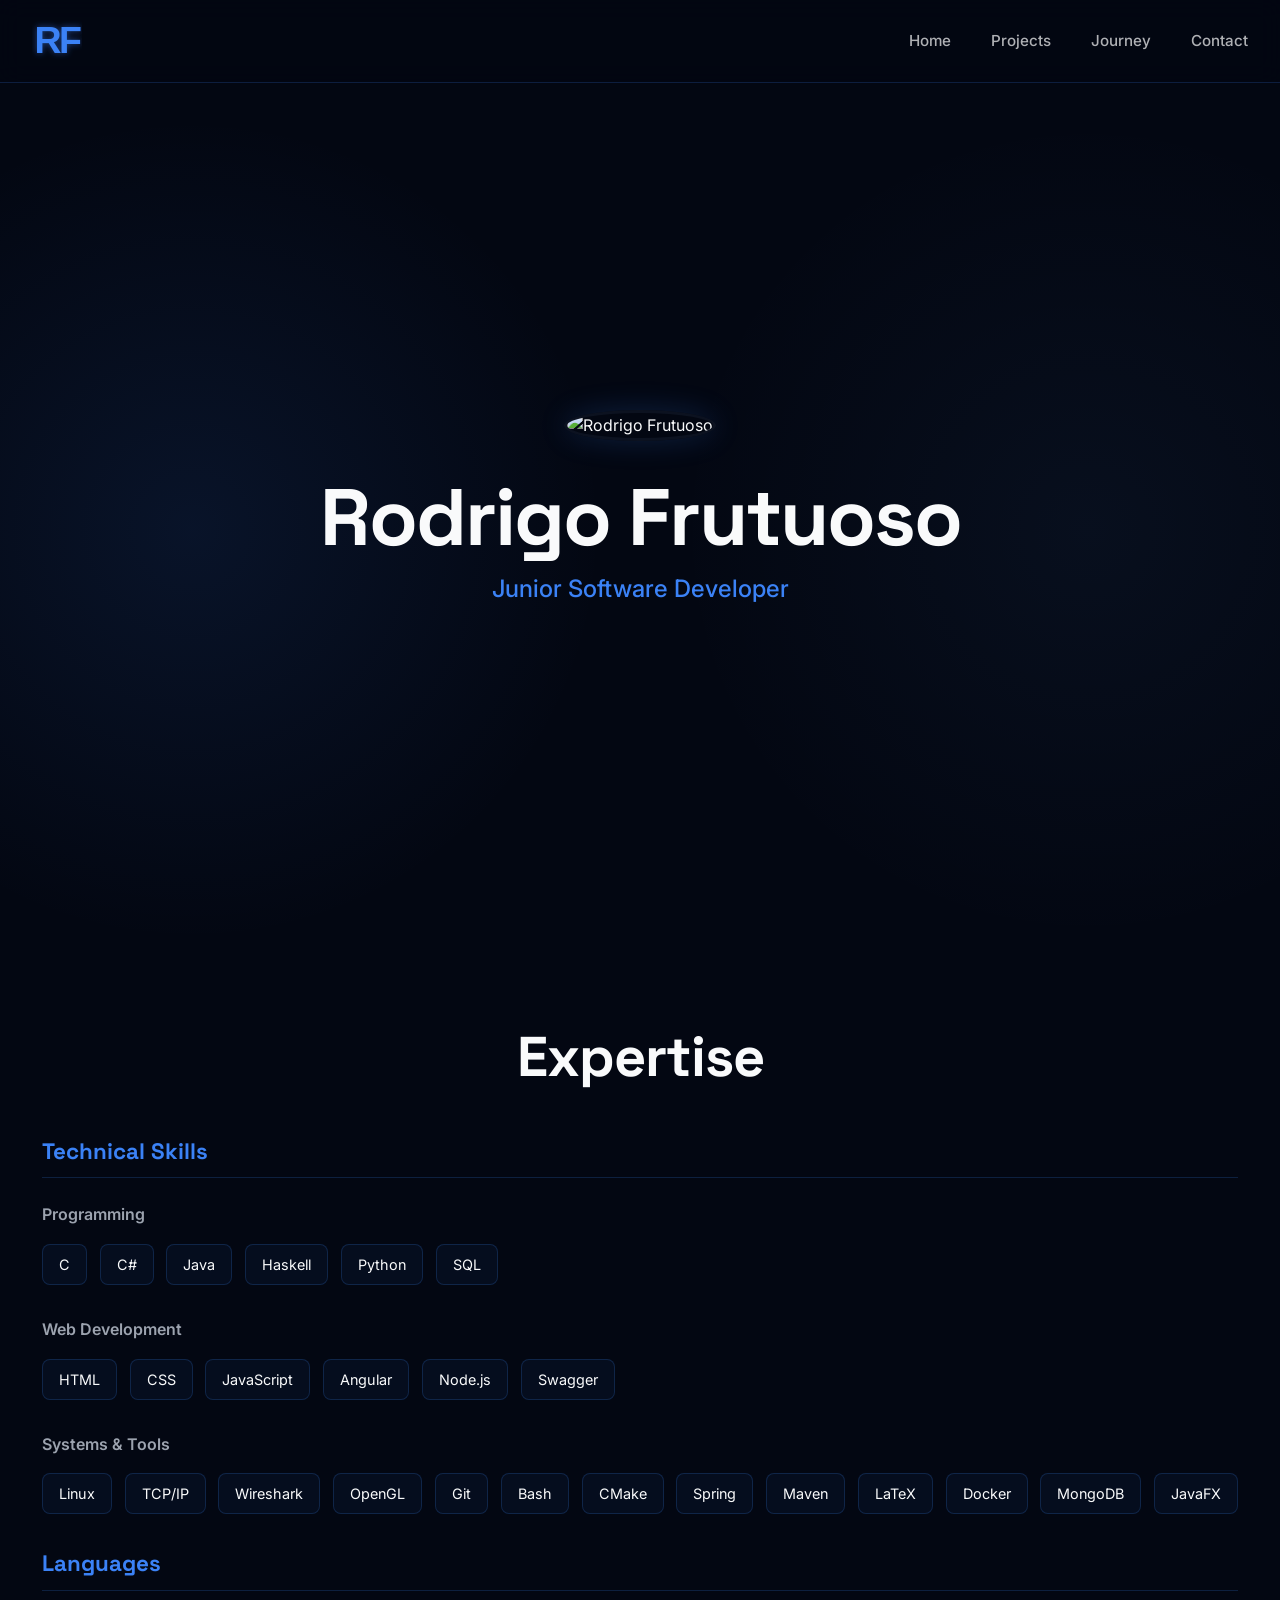
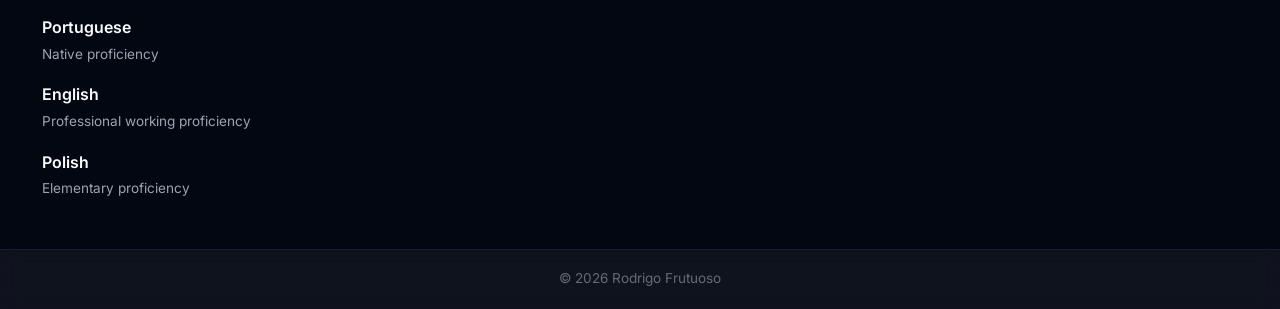
==== commit 232259b0: "Version 2.0" ====
--- a/index.html
+++ b/index.html
@@ -1,20 +1,17 @@
 <!-- index.html -->
 <!DOCTYPE html>
 <html lang="en">
-
 <head>
     <meta charset="UTF-8">
     <meta name="viewport" content="width=device-width, initial-scale=1.0">
     <title>Rodrigo Frutuoso | Portfolio</title>
-    <meta name="description"
-        content="Junior Software Developer portfolio of Rodrigo Frutuoso. Showcasing projects in Java, Python, and Web Development.">
+    <meta name="description" content="Junior Software Developer portfolio of Rodrigo Frutuoso. Showcasing projects in Java, Python, and Web Development.">
     <script src="https://unpkg.com/lucide@latest"></script>
     <link rel="icon" href="images/logo.svg" type="image/svg+xml">
     <link rel="apple-touch-icon" href="images/logo.svg">
     <link href="styles/styles.css" rel="stylesheet">
     <meta name="google-site-verification" content="tXMHlIejJXDAXaRSWT0Lq8RbWPbljeOc62CTMtlPJCY" />
 </head>
-
 <body>
     <div id="header-placeholder"></div>
 
@@ -23,107 +20,78 @@
         <section id="home" class="hero" style="min-height: 60vh;">
             <div class="container hero-content">
                 <div class="profile-img-container reveal">
-                    <img src="https://avatars.githubusercontent.com/u/153727090?s=400&u=fe66cbd2481372d40595d09a1dda7fcb81f27973&v=4"
-                        alt="Rodrigo Frutuoso" class="profile-img">
+                    <img src="https://avatars.githubusercontent.com/u/153727090?s=400&u=fe66cbd2481372d40595d09a1dda7fcb81f27973&v=4" 
+                         alt="Rodrigo Frutuoso" 
+                         class="profile-img">
                 </div>
-                <h1 class="reveal" style="font-size: clamp(3rem, 10vw, 5rem); margin-bottom: 0.5rem;">Rodrigo Frutuoso
-                </h1>
-                <p class="reveal"
-                    style="font-size: 1.5rem; color: var(--accent-primary); font-weight: 500; margin-top: 0;">Junior
-                    Software Developer</p>
+                <h1 class="reveal" style="font-size: clamp(3rem, 10vw, 5rem); margin-bottom: 0.5rem;">Rodrigo Frutuoso</h1>
+                <p class="reveal" style="font-size: 1.5rem; color: var(--accent-primary); font-weight: 500; margin-top: 0;">Junior Software Developer</p>
             </div>
         </section>
 
         <!-- Skills Section -->
         <section id="skills" class="container">
-            <h2 class="section-title reveal">Technical Expertise</h2>
+            <h2 class="section-title reveal">Expertise</h2>
             <div class="skills-grid">
-                <!-- Programming -->
+                <!-- Technical Skills -->
                 <div class="skill-category reveal">
-                    <div class="category-header">
-                        <div class="category-icon"><i data-lucide="code-2"></i></div>
-                        <h3>Code</h3>
+                    <h3>Technical Skills</h3>
+                    <div style="margin-bottom: 2rem;">
+                        <p style="color: var(--text-dim); margin-bottom: 1rem; font-weight: 600;">Programming</p>
+                        <div class="skill-list">
+                            <span class="skill-item">C</span>
+                            <span class="skill-item">C#</span>
+                            <span class="skill-item">Java</span>
+                            <span class="skill-item">Haskell</span>
+                            <span class="skill-item">Python</span>
+                            <span class="skill-item">SQL</span>
+                        </div>
                     </div>
-                    <div class="skill-list">
-                        <span class="skill-item">Java</span>
-                        <span class="skill-item">Python</span>
-                        <span class="skill-item">C</span>
-                        <span class="skill-item">C#</span>
-                        <span class="skill-item">SQL</span>
-                        <span class="skill-item">Haskell</span>
+                    <div style="margin-bottom: 2rem;">
+                        <p style="color: var(--text-dim); margin-bottom: 1rem; font-weight: 600;">Web Development</p>
+                        <div class="skill-list">
+                            <span class="skill-item">HTML</span>
+                            <span class="skill-item">CSS</span>
+                            <span class="skill-item">JavaScript</span>
+                            <span class="skill-item">Angular</span>
+                            <span class="skill-item">Node.js</span>
+                            <span class="skill-item">Swagger</span>
+                        </div>
                     </div>
-                </div>
-
-                <!-- Web Development -->
-                <div class="skill-category reveal">
-                    <div class="category-header">
-                        <div class="category-icon"><i data-lucide="globe"></i></div>
-                        <h3>Web</h3>
-                    </div>
-                    <div class="skill-list">
-                        <span class="skill-item">HTML</span>
-                        <span class="skill-item">CSS</span>
-                        <span class="skill-item">JavaScript</span>
-                        <span class="skill-item">Angular</span>
-                        <span class="skill-item">Node.js</span>
-                        <span class="skill-item">Swagger</span>
-                    </div>
-                </div>
-
-                <!-- Tools -->
-                <div class="skill-category reveal">
-                    <div class="category-header">
-                        <div class="category-icon"><i data-lucide="layers"></i></div>
-                        <h3>Tools</h3>
-                    </div>
-                    <div class="skill-list">
-                        <span class="skill-item">Git</span>
-                        <span class="skill-item">Docker</span>
-                        <span class="skill-item">Spring</span>
-                        <span class="skill-item">MongoDB</span>
-                        <span class="skill-item">Maven</span>
-                        <span class="skill-item">Bash</span>
-                        <span class="skill-item">CMake</span>
-                        <span class="skill-item">JavaFX</span>
-                        <span class="skill-item">Wireshark</span>
-                        <span class="skill-item">OpenGL</span>
+                    <div>
+                        <p style="color: var(--text-dim); margin-bottom: 1rem; font-weight: 600;">Systems & Tools</p>
+                        <div class="skill-list">
+                            <span class="skill-item">Linux</span>
+                            <span class="skill-item">TCP/IP</span>
+                            <span class="skill-item">Wireshark</span>
+                            <span class="skill-item">OpenGL</span>
+                            <span class="skill-item">Git</span>
+                            <span class="skill-item">Bash</span>
+                            <span class="skill-item">CMake</span>
+                            <span class="skill-item">Spring</span>
+                            <span class="skill-item">Maven</span>
+                            <span class="skill-item">LaTeX</span>
+                            <span class="skill-item">Docker</span>
+                            <span class="skill-item">MongoDB</span>
+                            <span class="skill-item">JavaFX</span>
+                        </div>
                     </div>
                 </div>
 
                 <!-- Languages -->
-                <div class="skill-category reveal">
-                    <div class="category-header">
-                        <div class="category-icon"><i data-lucide="languages"></i></div>
-                        <h3>Languages</h3>
+                <div class="skill-category reveal" style="margin-top: 2rem;">
+                    <h3>Languages</h3>
+                    <div class="language-item">
+                        <span class="lang-name">Portuguese</span>
+                        <span class="lang-level">Native proficiency</span>
                     </div>
-                    <div class="languages-container">
-                        <div class="language-card">
-                            <div class="lang-info">
-                                <span class="lang-name">Portuguese</span>
-                                <span class="lang-level">Native</span>
-                            </div>
-                            <div class="lang-progress">
-                                <div class="progress-bar" style="width: 100%"></div>
-                            </div>
-                        </div>
-                        <div class="language-card">
-                            <div class="lang-info">
-                                <span class="lang-name">English</span>
-                                <span class="lang-level">Upper Intermediate</span>
-                            </div>
-                            <div class="lang-progress">
-                                <div class="progress-bar" style="width: 70%"></div>
-                            </div>
-                        </div>
-                        <div class="language-card">
-                            <div class="lang-info">
-                                <span class="lang-name">Polish</span>
-                                <span class="lang-level">Elementary</span>
-                            </div>
-                            <div class="lang-progress">
-                                <div class="progress-bar" style="width: 20%"></div>
-                            </div>
-                        </div>
+                    <div class="language-item">
+                        <span class="lang-name">English</span>
+                        <span class="lang-level">Professional working proficiency</span>
+                    </div>
+                    <div class="language-item">
+                        <span class="lang-name">Polish</span>
+                        <span class="lang-level">Elementary proficiency</span>
                     </div>
                 </div>
             </div>
@@ -134,5 +102,4 @@
     <script src="scripts/javascript.js"></script>
     <script>lucide.createIcons();</script>
 </body>
-
 </html>
--- a/styles/styles.css
+++ b/styles/styles.css
@@ -24,10 +24,6 @@
 body {
     font-family: 'Inter', sans-serif;
     background-color: var(--bg-dark);
-    background-image: 
-        radial-gradient(circle at 15% 15%, rgba(59, 130, 246, 0.15), transparent 40%),
-        radial-gradient(circle at 85% 85%, rgba(96, 165, 250, 0.1), transparent 40%);
-    background-attachment: fixed;
     color: var(--text-main);
     line-height: 1.6;
     overflow-x: hidden;
@@ -122,62 +118,19 @@
     align-items: center;
 }
 
-.skill-category {
-    background: var(--bg-card);
-    border: 1px solid var(--glass-border);
-    border-radius: 16px;
-    padding: 1.5rem 2rem;
-    transition: var(--transition-smooth);
-    backdrop-filter: blur(10px);
-    display: flex;
-    align-items: center;
-    gap: 1.2rem;
-}
-
-.skill-category:hover {
-    border-color: var(--accent-primary);
-    transform: translateX(10px);
-    box-shadow: 0 10px 30px rgba(0, 0, 0, 0.3);
-}
-
-.category-header {
-    display: flex;
-    align-items: center;
-    gap: 1rem;
-    min-width: 150px;
-}
-
-.category-icon {
-    width: 48px;
-    height: 48px;
-    min-width: 48px;
-    background: rgba(59, 130, 246, 0.1);
-    border: 1px solid var(--glass-border);
-    border-radius: 12px;
-    display: flex;
-    align-items: center;
-    justify-content: center;
-    color: var(--accent-primary);
-}
-
-.category-icon i {
-    width: 24px;
-    height: 24px;
-}
-
 .skill-category h3 {
     font-family: 'Space Grotesk', sans-serif;
-    color: var(--text-main);
+    color: var(--accent-primary);
+    margin-bottom: 1.5rem;
     font-size: 1.4rem;
-    margin: 0;
-    white-space: nowrap;
+    border-bottom: 1px solid var(--glass-border);
+    padding-bottom: 0.5rem;
 }
 
 .skill-list {
     display: flex;
     flex-wrap: wrap;
-    gap: 0.6rem;
-    flex: 1;
+    gap: 0.8rem;
 }
 
 .skill-item {
@@ -196,49 +149,18 @@
     transform: translateY(-3px);
 }
 
-/* --- Languages --- */
-.languages-container {
-    display: grid;
-    grid-template-columns: repeat(auto-fit, minmax(200px, 1fr));
-    gap: 2.5rem;
-    flex: 1;
-}
-
-.language-card {
-    display: flex;
-    flex-direction: column;
-    gap: 0.8rem;
-}
-
-.lang-info {
-    display: flex;
-    justify-content: space-between;
-    align-items: center;
+.language-item {
+    margin-bottom: 1rem;
 }
 
 .lang-name {
     font-weight: 600;
-    font-size: 0.95rem;
+    display: block;
 }
 
 .lang-level {
-    font-size: 0.8rem;
+    font-size: 0.85rem;
     color: var(--text-dim);
-}
-
-.lang-progress {
-    width: 100%;
-    height: 6px;
-    background: rgba(255, 255, 255, 0.05);
-    border-radius: 10px;
-    overflow: hidden;
-}
-
-.progress-bar {
-    height: 100%;
-    background: var(--gradient-main);
-    border-radius: 10px;
-    transition: width 1s ease-in-out;
 }
 
 header {
@@ -295,6 +217,8 @@
     align-items: center;
     justify-content: center;
     text-align: center;
+    background: radial-gradient(circle at 15% 50%, rgba(59, 130, 246, 0.1), transparent 35%),
+        radial-gradient(circle at 85% 50%, rgba(96, 165, 250, 0.05), transparent 35%);
 }
 
 .badge {
@@ -413,14 +337,6 @@
     display: grid;
     grid-template-columns: repeat(auto-fit, minmax(320px, 1fr));
     gap: 2rem;
-}
-
-.skills-grid {
-    display: flex;
-    flex-direction: column;
-    gap: 1.5rem;
-    max-width: 1200px;
-    margin: 0 auto;
 }
 
 .project-card {
@@ -673,20 +589,4 @@
 .nav-btn:hover {
     background: var(--accent-primary);
     border-color: var(--accent-primary);
-}
-
-@media (max-width: 768px) {
-    .skill-category {
-        flex-direction: column;
-        align-items: flex-start;
-        gap: 1.5rem;
-    }
-    
-    .category-header {
-        min-width: 100%;
-    }
-    
-    .languages-container {
-        grid-template-columns: 1fr;
-    }
 }
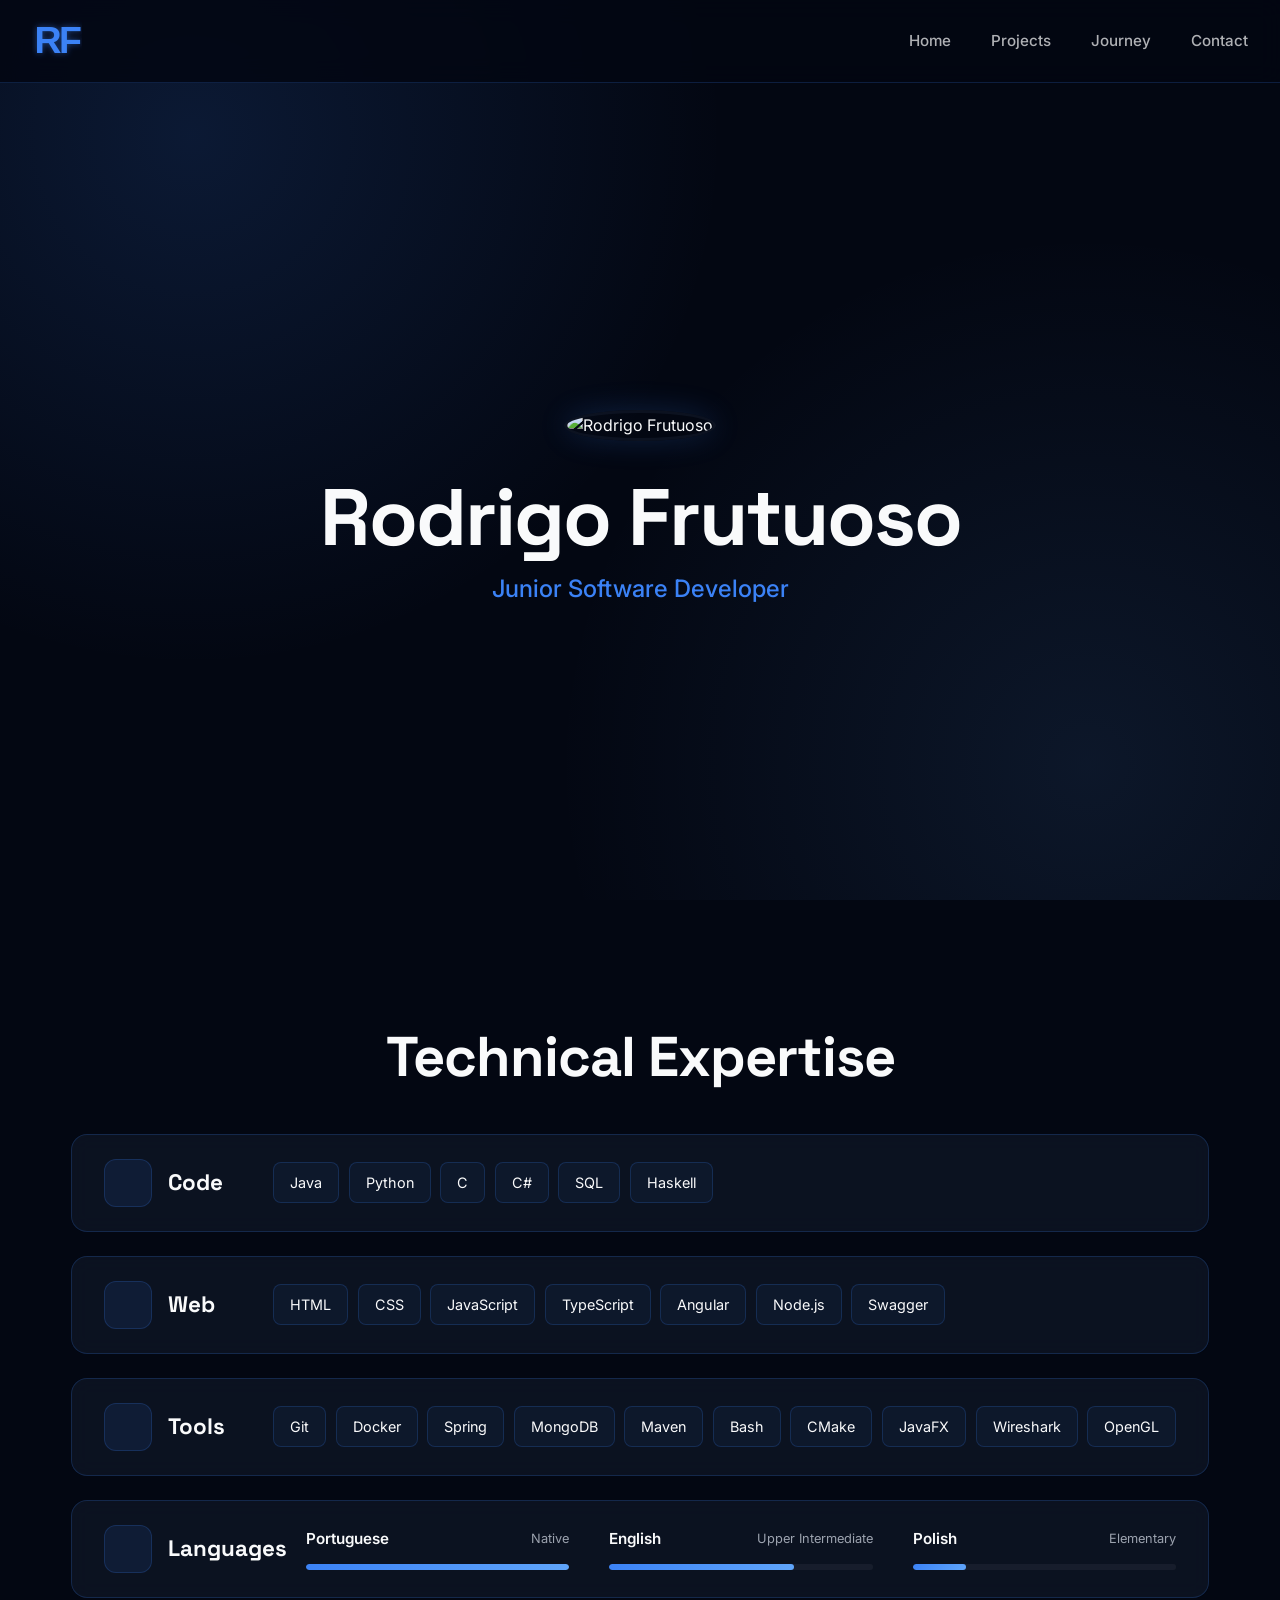
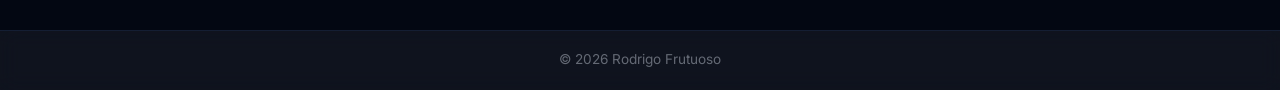
==== commit ca303fd0: "Version 2.1" ====
--- a/index.html
+++ b/index.html
@@ -1,17 +1,20 @@
 <!-- index.html -->
 <!DOCTYPE html>
 <html lang="en">
+
 <head>
     <meta charset="UTF-8">
     <meta name="viewport" content="width=device-width, initial-scale=1.0">
     <title>Rodrigo Frutuoso | Portfolio</title>
-    <meta name="description" content="Junior Software Developer portfolio of Rodrigo Frutuoso. Showcasing projects in Java, Python, and Web Development.">
+    <meta name="description"
+        content="Junior Software Developer portfolio of Rodrigo Frutuoso. Showcasing projects in Java, Python, and Web Development.">
     <script src="https://unpkg.com/lucide@latest"></script>
     <link rel="icon" href="images/logo.svg" type="image/svg+xml">
     <link rel="apple-touch-icon" href="images/logo.svg">
     <link href="styles/styles.css" rel="stylesheet">
     <meta name="google-site-verification" content="tXMHlIejJXDAXaRSWT0Lq8RbWPbljeOc62CTMtlPJCY" />
 </head>
+
 <body>
     <div id="header-placeholder"></div>
 
@@ -20,78 +23,108 @@
         <section id="home" class="hero" style="min-height: 60vh;">
             <div class="container hero-content">
                 <div class="profile-img-container reveal">
-                    <img src="https://avatars.githubusercontent.com/u/153727090?s=400&u=fe66cbd2481372d40595d09a1dda7fcb81f27973&v=4" 
-                         alt="Rodrigo Frutuoso" 
-                         class="profile-img">
+                    <img src="https://avatars.githubusercontent.com/u/153727090?s=400&u=fe66cbd2481372d40595d09a1dda7fcb81f27973&v=4"
+                        alt="Rodrigo Frutuoso" class="profile-img">
                 </div>
-                <h1 class="reveal" style="font-size: clamp(3rem, 10vw, 5rem); margin-bottom: 0.5rem;">Rodrigo Frutuoso</h1>
-                <p class="reveal" style="font-size: 1.5rem; color: var(--accent-primary); font-weight: 500; margin-top: 0;">Junior Software Developer</p>
+                <h1 class="reveal" style="font-size: clamp(3rem, 10vw, 5rem); margin-bottom: 0.5rem;">Rodrigo Frutuoso
+                </h1>
+                <p class="reveal"
+                    style="font-size: 1.5rem; color: var(--accent-primary); font-weight: 500; margin-top: 0;">Junior
+                    Software Developer</p>
             </div>
         </section>
 
         <!-- Skills Section -->
         <section id="skills" class="container">
-            <h2 class="section-title reveal">Expertise</h2>
+            <h2 class="section-title reveal">Technical Expertise</h2>
             <div class="skills-grid">
-                <!-- Technical Skills -->
+                <!-- Programming -->
                 <div class="skill-category reveal">
-                    <h3>Technical Skills</h3>
-                    <div style="margin-bottom: 2rem;">
-                        <p style="color: var(--text-dim); margin-bottom: 1rem; font-weight: 600;">Programming</p>
-                        <div class="skill-list">
-                            <span class="skill-item">C</span>
-                            <span class="skill-item">C#</span>
-                            <span class="skill-item">Java</span>
-                            <span class="skill-item">Haskell</span>
-                            <span class="skill-item">Python</span>
-                            <span class="skill-item">SQL</span>
-                        </div>
+                    <div class="category-header">
+                        <div class="category-icon"><i data-lucide="code-2"></i></div>
+                        <h3>Code</h3>
                     </div>
-                    <div style="margin-bottom: 2rem;">
-                        <p style="color: var(--text-dim); margin-bottom: 1rem; font-weight: 600;">Web Development</p>
-                        <div class="skill-list">
-                            <span class="skill-item">HTML</span>
-                            <span class="skill-item">CSS</span>
-                            <span class="skill-item">JavaScript</span>
-                            <span class="skill-item">Angular</span>
-                            <span class="skill-item">Node.js</span>
-                            <span class="skill-item">Swagger</span>
-                        </div>
+                    <div class="skill-list">
+                        <span class="skill-item">Java</span>
+                        <span class="skill-item">Python</span>
+                        <span class="skill-item">C</span>
+                        <span class="skill-item">C#</span>
+                        <span class="skill-item">SQL</span>
+                        <span class="skill-item">Haskell</span>
                     </div>
-                    <div>
-                        <p style="color: var(--text-dim); margin-bottom: 1rem; font-weight: 600;">Systems & Tools</p>
-                        <div class="skill-list">
-                            <span class="skill-item">Linux</span>
-                            <span class="skill-item">TCP/IP</span>
-                            <span class="skill-item">Wireshark</span>
-                            <span class="skill-item">OpenGL</span>
-                            <span class="skill-item">Git</span>
-                            <span class="skill-item">Bash</span>
-                            <span class="skill-item">CMake</span>
-                            <span class="skill-item">Spring</span>
-                            <span class="skill-item">Maven</span>
-                            <span class="skill-item">LaTeX</span>
-                            <span class="skill-item">Docker</span>
-                            <span class="skill-item">MongoDB</span>
-                            <span class="skill-item">JavaFX</span>
-                        </div>
+                </div>
+
+                <!-- Web Development -->
+                <div class="skill-category reveal">
+                    <div class="category-header">
+                        <div class="category-icon"><i data-lucide="globe"></i></div>
+                        <h3>Web</h3>
+                    </div>
+                    <div class="skill-list">
+                        <span class="skill-item">HTML</span>
+                        <span class="skill-item">CSS</span>
+                        <span class="skill-item">JavaScript</span>
+                        <span class="skill-item">TypeScript</span>
+                        <span class="skill-item">Angular</span>
+                        <span class="skill-item">Node.js</span>
+                        <span class="skill-item">Swagger</span>
+                    </div>
+                </div>
+
+                <!-- Tools -->
+                <div class="skill-category reveal">
+                    <div class="category-header">
+                        <div class="category-icon"><i data-lucide="layers"></i></div>
+                        <h3>Tools</h3>
+                    </div>
+                    <div class="skill-list">
+                        <span class="skill-item">Git</span>
+                        <span class="skill-item">Docker</span>
+                        <span class="skill-item">Spring</span>
+                        <span class="skill-item">MongoDB</span>
+                        <span class="skill-item">Maven</span>
+                        <span class="skill-item">Bash</span>
+                        <span class="skill-item">CMake</span>
+                        <span class="skill-item">JavaFX</span>
+                        <span class="skill-item">Wireshark</span>
+                        <span class="skill-item">OpenGL</span>
                     </div>
                 </div>
 
                 <!-- Languages -->
-                <div class="skill-category reveal" style="margin-top: 2rem;">
-                    <h3>Languages</h3>
-                    <div class="language-item">
-                        <span class="lang-name">Portuguese</span>
-                        <span class="lang-level">Native proficiency</span>
+                <div class="skill-category reveal">
+                    <div class="category-header">
+                        <div class="category-icon"><i data-lucide="languages"></i></div>
+                        <h3>Languages</h3>
                     </div>
-                    <div class="language-item">
-                        <span class="lang-name">English</span>
-                        <span class="lang-level">Professional working proficiency</span>
-                    </div>
-                    <div class="language-item">
-                        <span class="lang-name">Polish</span>
-                        <span class="lang-level">Elementary proficiency</span>
+                    <div class="languages-container">
+                        <div class="language-card">
+                            <div class="lang-info">
+                                <span class="lang-name">Portuguese</span>
+                                <span class="lang-level">Native</span>
+                            </div>
+                            <div class="lang-progress">
+                                <div class="progress-bar" style="width: 100%"></div>
+                            </div>
+                        </div>
+                        <div class="language-card">
+                            <div class="lang-info">
+                                <span class="lang-name">English</span>
+                                <span class="lang-level">Upper Intermediate</span>
+                            </div>
+                            <div class="lang-progress">
+                                <div class="progress-bar" style="width: 70%"></div>
+                            </div>
+                        </div>
+                        <div class="language-card">
+                            <div class="lang-info">
+                                <span class="lang-name">Polish</span>
+                                <span class="lang-level">Elementary</span>
+                            </div>
+                            <div class="lang-progress">
+                                <div class="progress-bar" style="width: 20%"></div>
+                            </div>
+                        </div>
                     </div>
                 </div>
             </div>
@@ -102,4 +135,5 @@
     <script src="scripts/javascript.js"></script>
     <script>lucide.createIcons();</script>
 </body>
+
 </html>
--- a/styles/styles.css
+++ b/styles/styles.css
@@ -24,6 +24,10 @@
 body {
     font-family: 'Inter', sans-serif;
     background-color: var(--bg-dark);
+    background-image: 
+        radial-gradient(circle at 15% 15%, rgba(59, 130, 246, 0.15), transparent 40%),
+        radial-gradient(circle at 85% 85%, rgba(96, 165, 250, 0.1), transparent 40%);
+    background-attachment: fixed;
     color: var(--text-main);
     line-height: 1.6;
     overflow-x: hidden;
@@ -118,19 +122,62 @@
     align-items: center;
 }
 
+.skill-category {
+    background: var(--bg-card);
+    border: 1px solid var(--glass-border);
+    border-radius: 16px;
+    padding: 1.5rem 2rem;
+    transition: var(--transition-smooth);
+    backdrop-filter: blur(10px);
+    display: flex;
+    align-items: center;
+    gap: 1.2rem;
+}
+
+.skill-category:hover {
+    border-color: var(--accent-primary);
+    transform: translateX(10px);
+    box-shadow: 0 10px 30px rgba(0, 0, 0, 0.3);
+}
+
+.category-header {
+    display: flex;
+    align-items: center;
+    gap: 1rem;
+    min-width: 150px;
+}
+
+.category-icon {
+    width: 48px;
+    height: 48px;
+    min-width: 48px;
+    background: rgba(59, 130, 246, 0.1);
+    border: 1px solid var(--glass-border);
+    border-radius: 12px;
+    display: flex;
+    align-items: center;
+    justify-content: center;
+    color: var(--accent-primary);
+}
+
+.category-icon i {
+    width: 24px;
+    height: 24px;
+}
+
 .skill-category h3 {
     font-family: 'Space Grotesk', sans-serif;
-    color: var(--accent-primary);
-    margin-bottom: 1.5rem;
+    color: var(--text-main);
     font-size: 1.4rem;
-    border-bottom: 1px solid var(--glass-border);
-    padding-bottom: 0.5rem;
+    margin: 0;
+    white-space: nowrap;
 }
 
 .skill-list {
     display: flex;
     flex-wrap: wrap;
-    gap: 0.8rem;
+    gap: 0.6rem;
+    flex: 1;
 }
 
 .skill-item {
@@ -149,18 +196,49 @@
     transform: translateY(-3px);
 }
 
-.language-item {
-    margin-bottom: 1rem;
+/* --- Languages --- */
+.languages-container {
+    display: grid;
+    grid-template-columns: repeat(auto-fit, minmax(200px, 1fr));
+    gap: 2.5rem;
+    flex: 1;
+}
+
+.language-card {
+    display: flex;
+    flex-direction: column;
+    gap: 0.8rem;
+}
+
+.lang-info {
+    display: flex;
+    justify-content: space-between;
+    align-items: center;
 }
 
 .lang-name {
     font-weight: 600;
-    display: block;
+    font-size: 0.95rem;
 }
 
 .lang-level {
-    font-size: 0.85rem;
+    font-size: 0.8rem;
     color: var(--text-dim);
+}
+
+.lang-progress {
+    width: 100%;
+    height: 6px;
+    background: rgba(255, 255, 255, 0.05);
+    border-radius: 10px;
+    overflow: hidden;
+}
+
+.progress-bar {
+    height: 100%;
+    background: var(--gradient-main);
+    border-radius: 10px;
+    transition: width 1s ease-in-out;
 }
 
 header {
@@ -217,8 +295,6 @@
     align-items: center;
     justify-content: center;
     text-align: center;
-    background: radial-gradient(circle at 15% 50%, rgba(59, 130, 246, 0.1), transparent 35%),
-        radial-gradient(circle at 85% 50%, rgba(96, 165, 250, 0.05), transparent 35%);
 }
 
 .badge {
@@ -271,6 +347,17 @@
     max-width: 650px;
     margin: 0 auto 2.5rem;
     line-height: 1.7;
+}
+
+.card-description {
+    color: var(--text-dim);
+    font-size: 0.9rem;
+    margin-bottom: 0.8rem;
+    display: -webkit-box;
+    -webkit-line-clamp: 2;
+    -webkit-box-orient: vertical;
+    overflow: hidden;
+    line-height: 1.5;
 }
 
 /* --- Buttons --- */
@@ -339,12 +426,20 @@
     gap: 2rem;
 }
 
+.skills-grid {
+    display: flex;
+    flex-direction: column;
+    gap: 1.5rem;
+    max-width: 1200px;
+    margin: 0 auto;
+}
+
 .project-card {
     background: var(--bg-card);
     border: 1px solid var(--glass-border);
     border-radius: 16px;
     /* Less rounded than Tiago's */
-    padding: 2.5rem;
+    padding: 1.8rem 2.5rem;
     transition: var(--transition-smooth);
     backdrop-filter: blur(10px);
     display: flex;
@@ -357,8 +452,8 @@
 .project-header {
     display: flex;
     align-items: center;
-    gap: 1.2rem;
-    margin-bottom: 1.5rem;
+    gap: 0.8rem;
+    margin-bottom: 1.2rem;
 }
 
 .project-header h3 {
@@ -416,8 +511,8 @@
     color: var(--accent-primary);
     text-decoration: none;
     font-weight: 700;
-    margin-top: auto;
-    padding-top: 2rem;
+    margin-top: 1.5rem;
+    padding-top: 1.2rem;
     font-size: 0.85rem;
     text-transform: uppercase;
     letter-spacing: 1px;
@@ -456,8 +551,8 @@
 .timeline-card {
     background: var(--bg-card);
     border: 1px solid var(--glass-border);
-    border-radius: 20px;
-    padding: 3rem;
+    border-radius: 16px;
+    padding: 1.8rem 2.5rem;
     height: 100%;
     backdrop-filter: blur(10px);
     transition: var(--transition-smooth);
@@ -471,15 +566,15 @@
 }
 
 .path-icon {
-    width: 64px;
-    height: 64px;
+    width: 48px;
+    height: 48px;
     background: rgba(0, 255, 156, 0.1);
     border: 1px solid var(--accent-primary);
     border-radius: 12px;
     display: flex;
     align-items: center;
     justify-content: center;
-    margin-bottom: 1.5rem;
+    margin-bottom: 0;
     color: var(--accent-primary);
     box-shadow: 0 0 20px rgba(0, 255, 156, 0.2);
 }
@@ -488,7 +583,7 @@
     color: var(--accent-primary);
     font-size: 0.85rem;
     font-weight: 600;
-    margin-bottom: 0.5rem;
+    margin-bottom: 0.2rem;
     display: block;
 }
 
@@ -589,4 +684,20 @@
 .nav-btn:hover {
     background: var(--accent-primary);
     border-color: var(--accent-primary);
+}
+
+@media (max-width: 768px) {
+    .skill-category {
+        flex-direction: column;
+        align-items: flex-start;
+        gap: 1.5rem;
+    }
+    
+    .category-header {
+        min-width: 100%;
+    }
+    
+    .languages-container {
+        grid-template-columns: 1fr;
+    }
 }
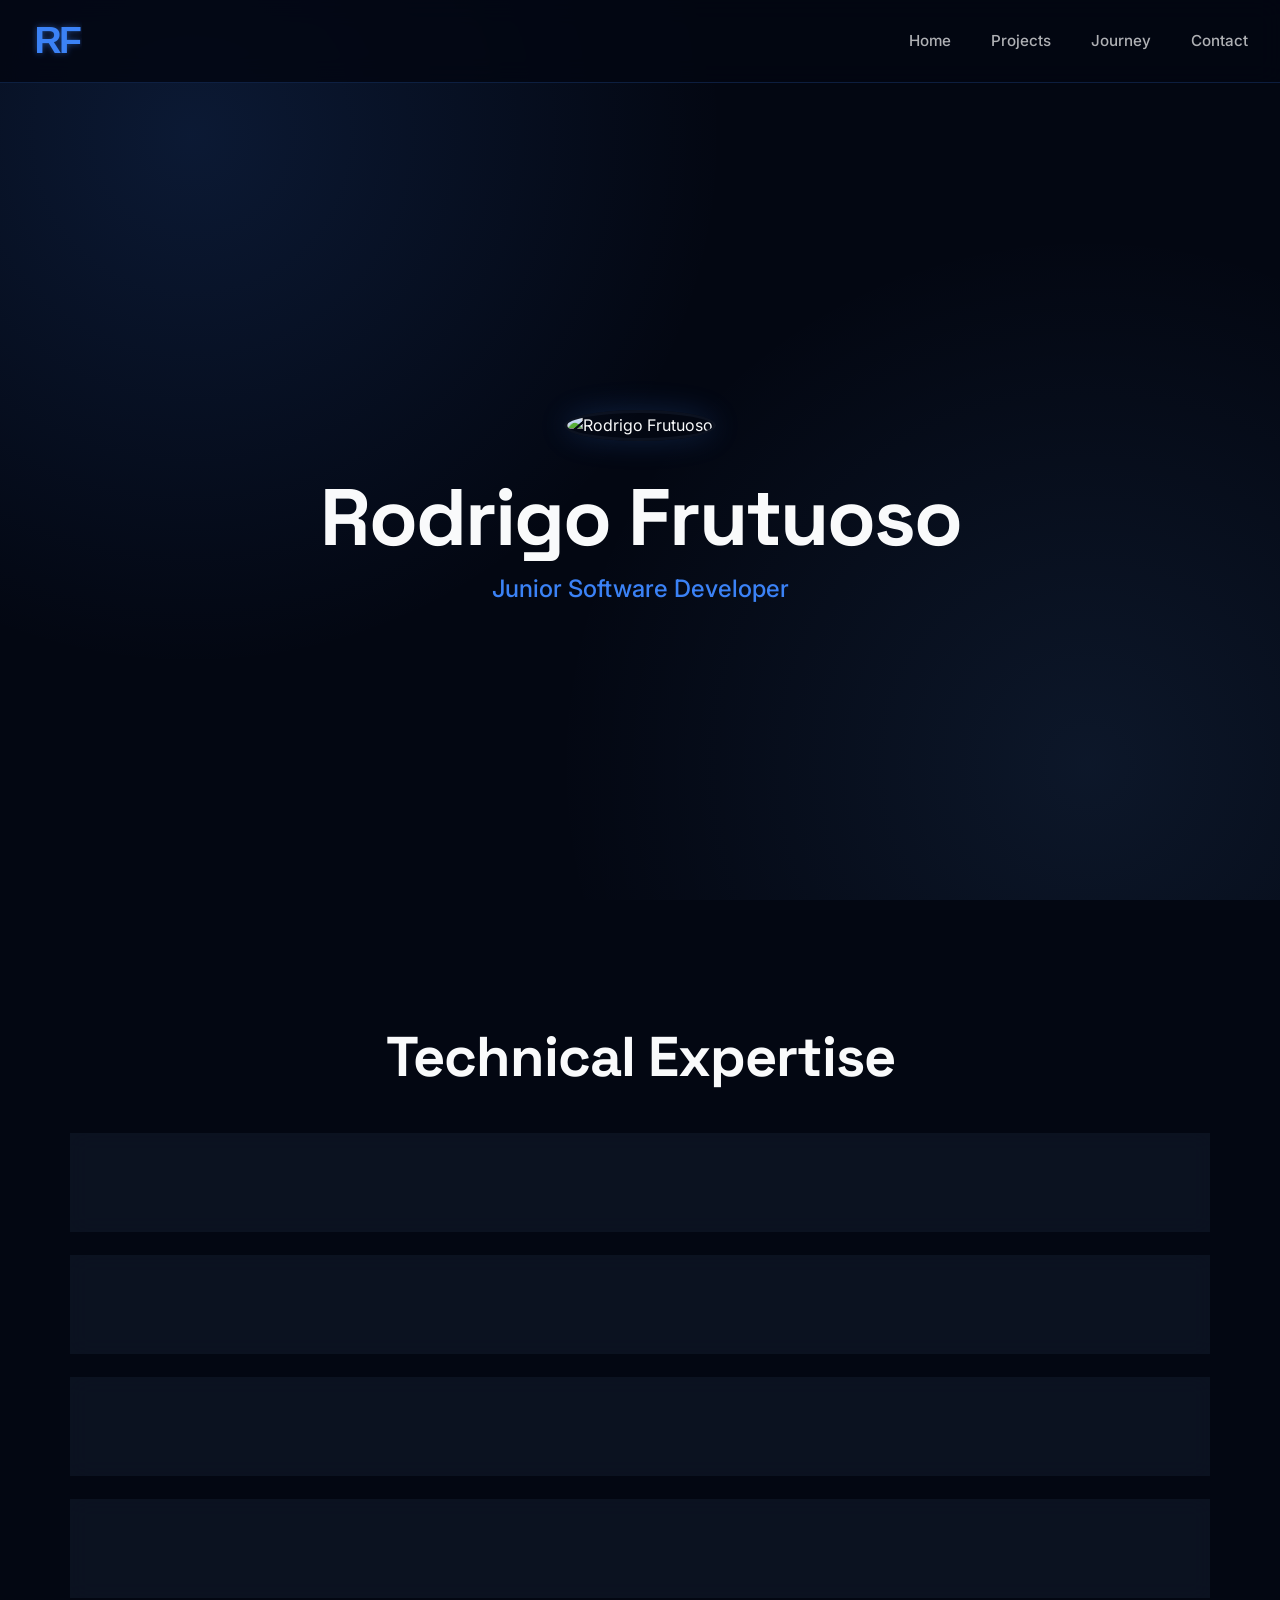
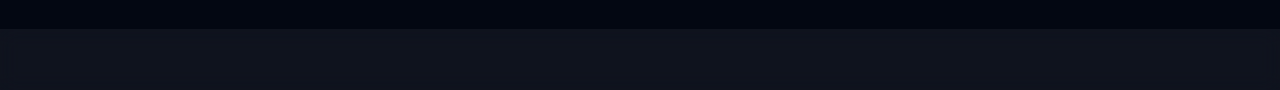
==== commit d908c6c7: "Add favicon.ico and update favicon tags" ====
--- a/index.html
+++ b/index.html
@@ -9,8 +9,10 @@
     <meta name="description"
         content="Junior Software Developer portfolio of Rodrigo Frutuoso. Showcasing projects in Java, Python, and Web Development.">
     <script src="https://unpkg.com/lucide@latest"></script>
-    <link rel="icon" href="images/logo.svg" type="image/svg+xml">
-    <link rel="apple-touch-icon" href="images/logo.svg">
+    <link rel="icon" href="/images/logo.svg" type="image/svg+xml" sizes="any">
+    <link rel="icon" type="image/png" sizes="48x48" href="/images/favicon.png">
+    <link rel="shortcut icon" href="/favicon.ico">
+    <link rel="apple-touch-icon" href="/images/logo.svg">
     <link href="styles/styles.css" rel="stylesheet">
     <meta name="google-site-verification" content="tXMHlIejJXDAXaRSWT0Lq8RbWPbljeOc62CTMtlPJCY" />
 </head>
--- a/styles/styles.css
+++ b/styles/styles.css
@@ -426,6 +426,19 @@
     gap: 2rem;
 }
 
+.projects-header-wrapper {
+    position: relative;
+    margin-bottom: 2.5rem;
+    display: flex;
+    justify-content: center;
+    align-items: center;
+}
+
+.projects-header-wrapper .btn-github {
+    position: absolute;
+    right: 0;
+}
+
 .skills-grid {
     display: flex;
     flex-direction: column;
@@ -531,7 +544,7 @@
 
 .timeline-horizontal {
     display: flex;
-    overflow-x: hidden;
+    overflow-x: auto;
     gap: 2rem;
     padding: 1.5rem 0.5rem;
     scroll-snap-type: x mandatory;
@@ -686,7 +699,52 @@
     border-color: var(--accent-primary);
 }
 
+/* --- Mobile Navigation --- */
+.mobile-menu-btn {
+    display: none;
+    background: none;
+    border: none;
+    color: var(--text-main);
+    cursor: pointer;
+    z-index: 1001; /* Ensure it's above the menu */
+    padding: 0.5rem;
+}
+
 @media (max-width: 768px) {
+    .mobile-menu-btn {
+        display: block;
+    }
+
+    .nav-links {
+        position: fixed;
+        top: 0;
+        right: -100%;
+        width: 70%;
+        max-width: 300px;
+        height: 100vh;
+        background: rgba(3, 7, 18, 0.98);
+        backdrop-filter: blur(12px);
+        flex-direction: column;
+        justify-content: center;
+        align-items: center;
+        transition: right 0.4s cubic-bezier(0.4, 0, 0.2, 1);
+        z-index: 1000;
+        border-left: 1px solid var(--glass-border);
+        box-shadow: -10px 0 30px rgba(0, 0, 0, 0.5);
+    }
+
+    .nav-links.active {
+        right: 0;
+    }
+
+    .nav-links li {
+        margin: 1.5rem 0;
+    }
+    
+    .nav-links a {
+        font-size: 1.2rem;
+    }
+
     .skill-category {
         flex-direction: column;
         align-items: flex-start;
@@ -700,4 +758,61 @@
     .languages-container {
         grid-template-columns: 1fr;
     }
+
+    .projects-grid {
+        grid-template-columns: 1fr;
+        justify-items: center;
+        gap: 1.5rem;
+    }
+
+    .project-card, .timeline-card {
+        padding: 1.5rem;
+        width: 100%;
+        max-width: 100%;
+    }
+
+    .project-card {
+        max-width: 100%;
+    }
+
+    .timeline-item {
+        flex: 1 1 auto;
+        width: 100%;
+        max-width: 100%;
+        scroll-snap-align: none;
+    }
+    
+    .project-card, .timeline-card {
+        touch-action: pan-y;
+    }
+
+    .project-card:hover, .timeline-card:hover {
+        transform: none !important;
+    }
+    
+    .timeline-card {
+        height: auto;
+    }
+    
+    .timeline-horizontal {
+        flex-direction: column;
+        width: 100%;
+        padding-bottom: 1rem;
+        overflow: visible;
+        gap: 1.5rem;
+        scroll-snap-type: none;
+    }
+
+    .projects-header-wrapper {
+        flex-direction: column;
+        gap: 1.5rem;
+    }
+    
+    .projects-header-wrapper .btn-github {
+        position: static;
+    }
+
+    .timeline-nav {
+        display: none;
+    }
 }
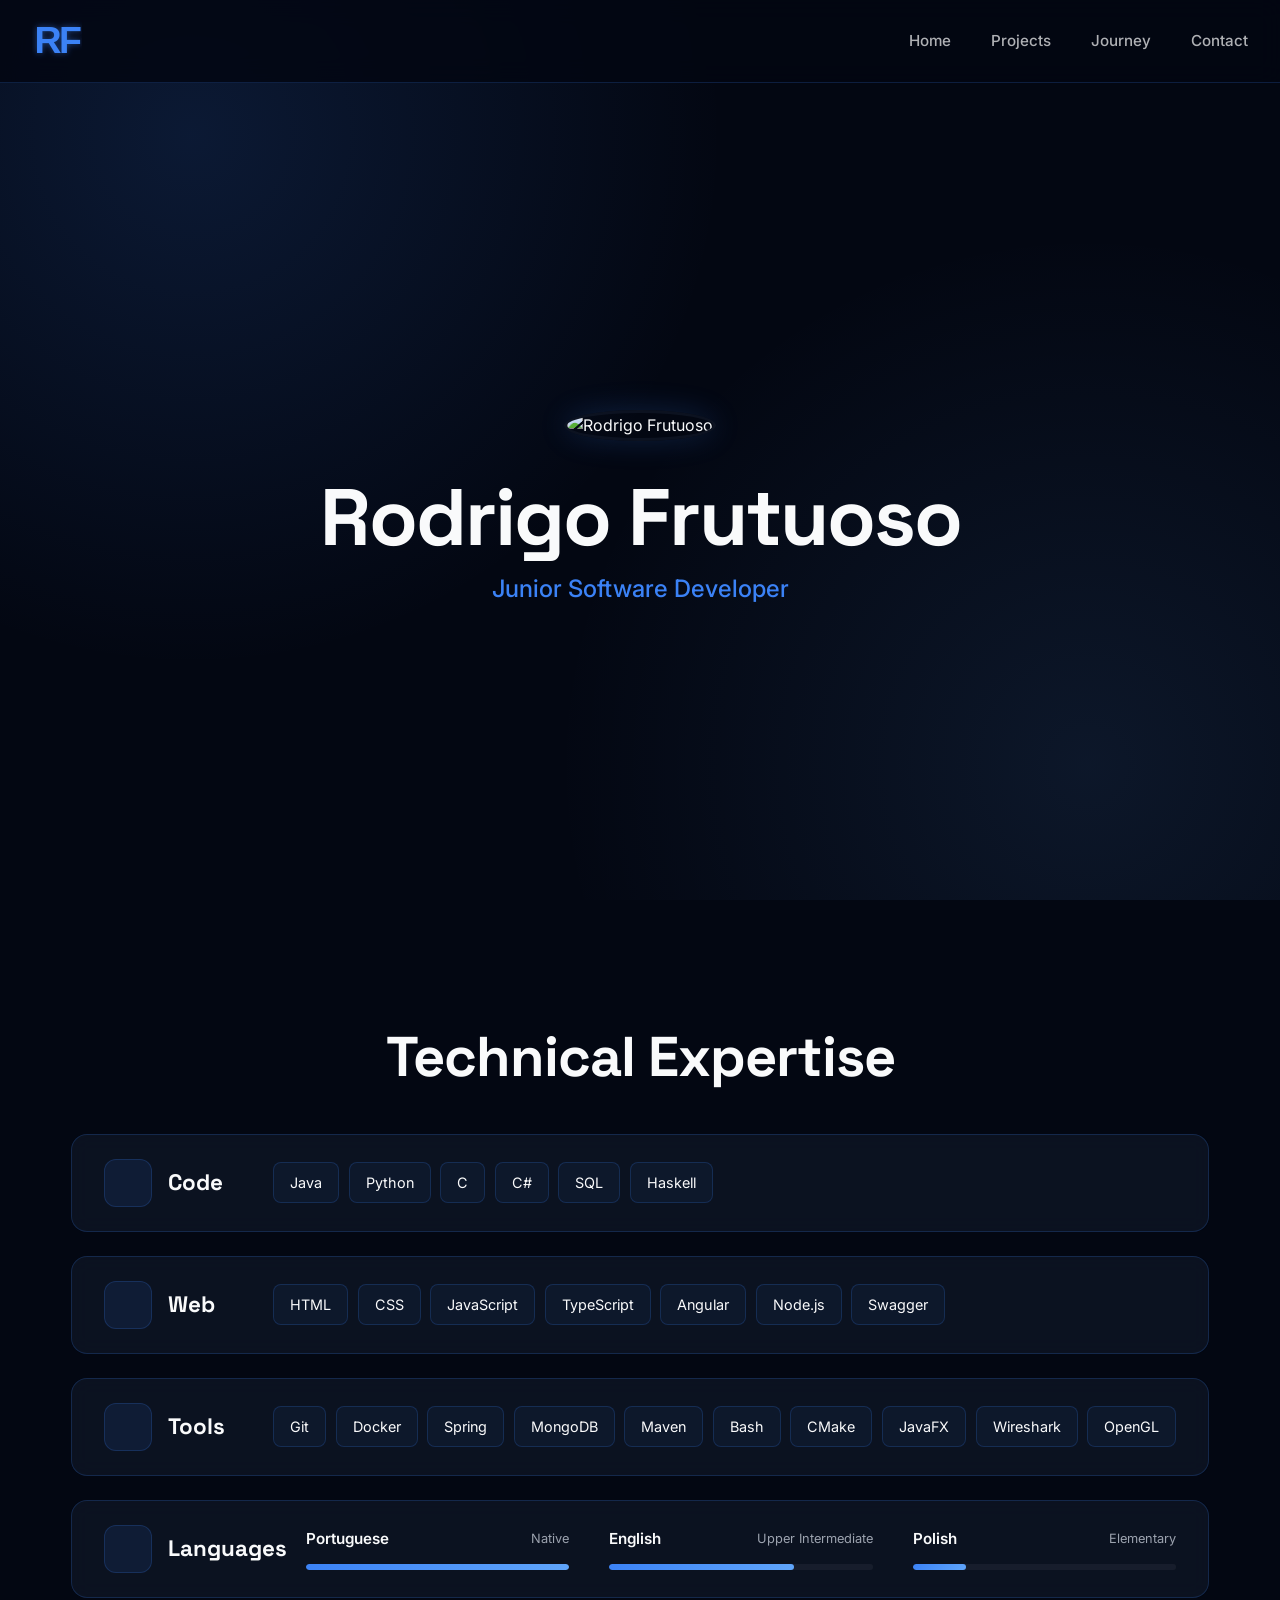
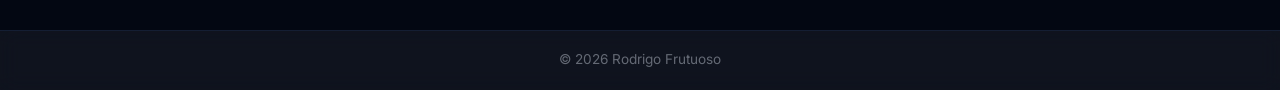
==== commit 7a0b2139: "Revert "Add favicon.ico and update favicon tags" This reverts commit d908c6c76c8dabee51fe100fcafef57" ====
--- a/index.html
+++ b/index.html
@@ -10,9 +10,7 @@
         content="Junior Software Developer portfolio of Rodrigo Frutuoso. Showcasing projects in Java, Python, and Web Development.">
     <script src="https://unpkg.com/lucide@latest"></script>
     <link rel="icon" href="/images/logo.svg" type="image/svg+xml" sizes="any">
-    <link rel="icon" type="image/png" sizes="48x48" href="/images/favicon.png">
-    <link rel="shortcut icon" href="/favicon.ico">
-    <link rel="apple-touch-icon" href="/images/logo.svg">
+    <link rel="apple-touch-icon" href="images/logo.svg">
     <link href="styles/styles.css" rel="stylesheet">
     <meta name="google-site-verification" content="tXMHlIejJXDAXaRSWT0Lq8RbWPbljeOc62CTMtlPJCY" />
 </head>
